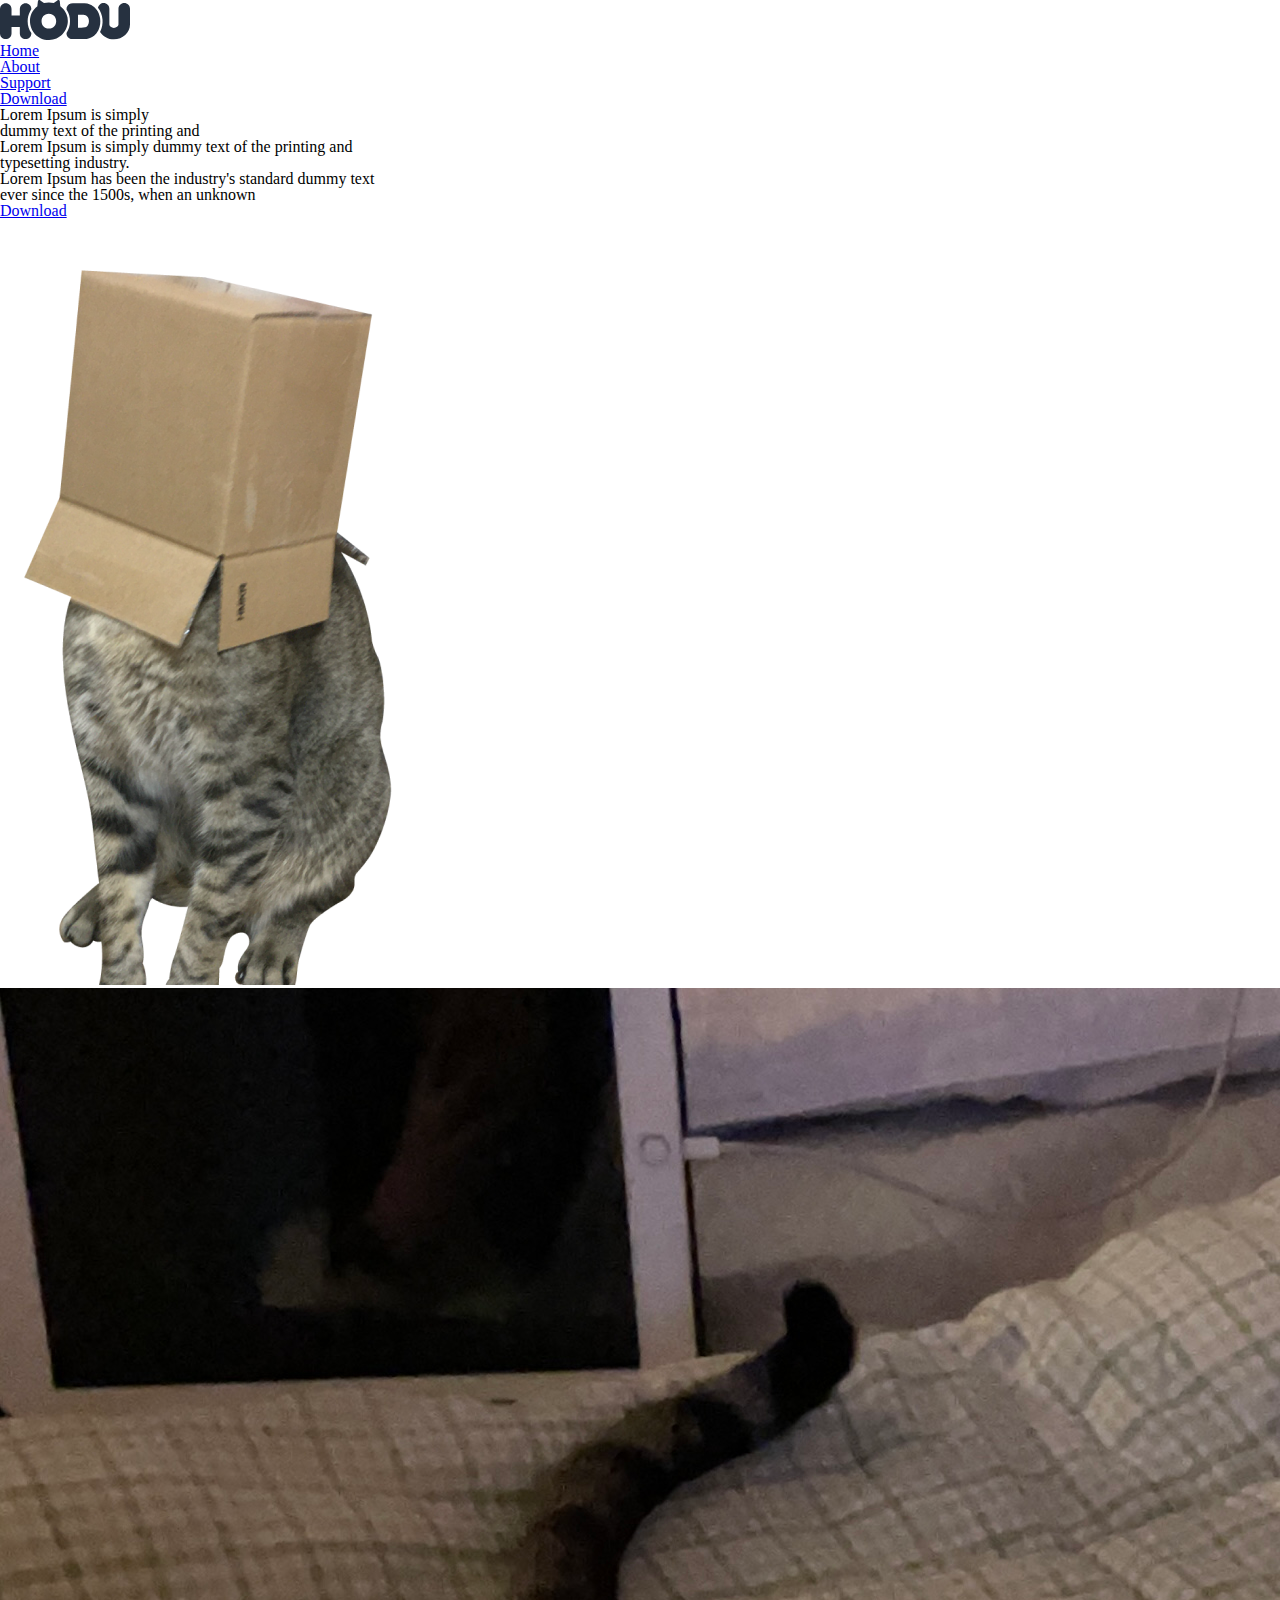
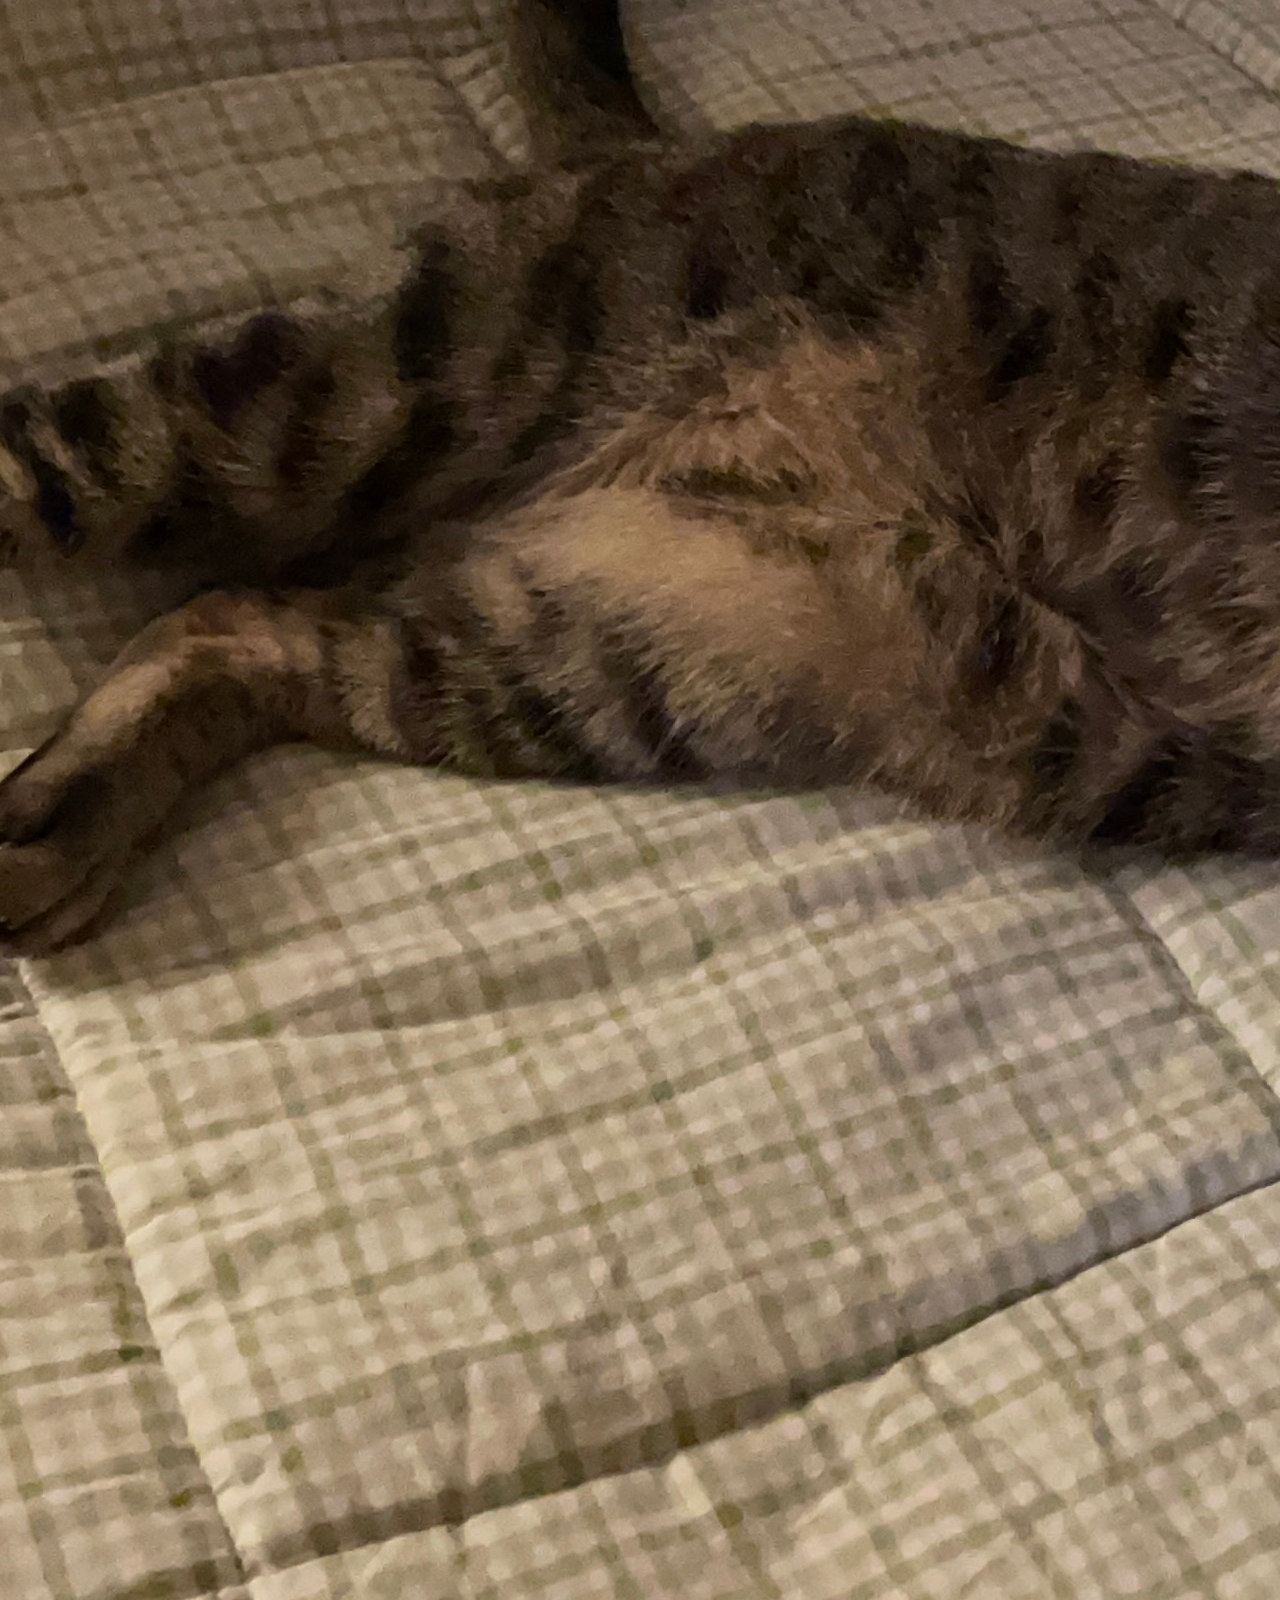
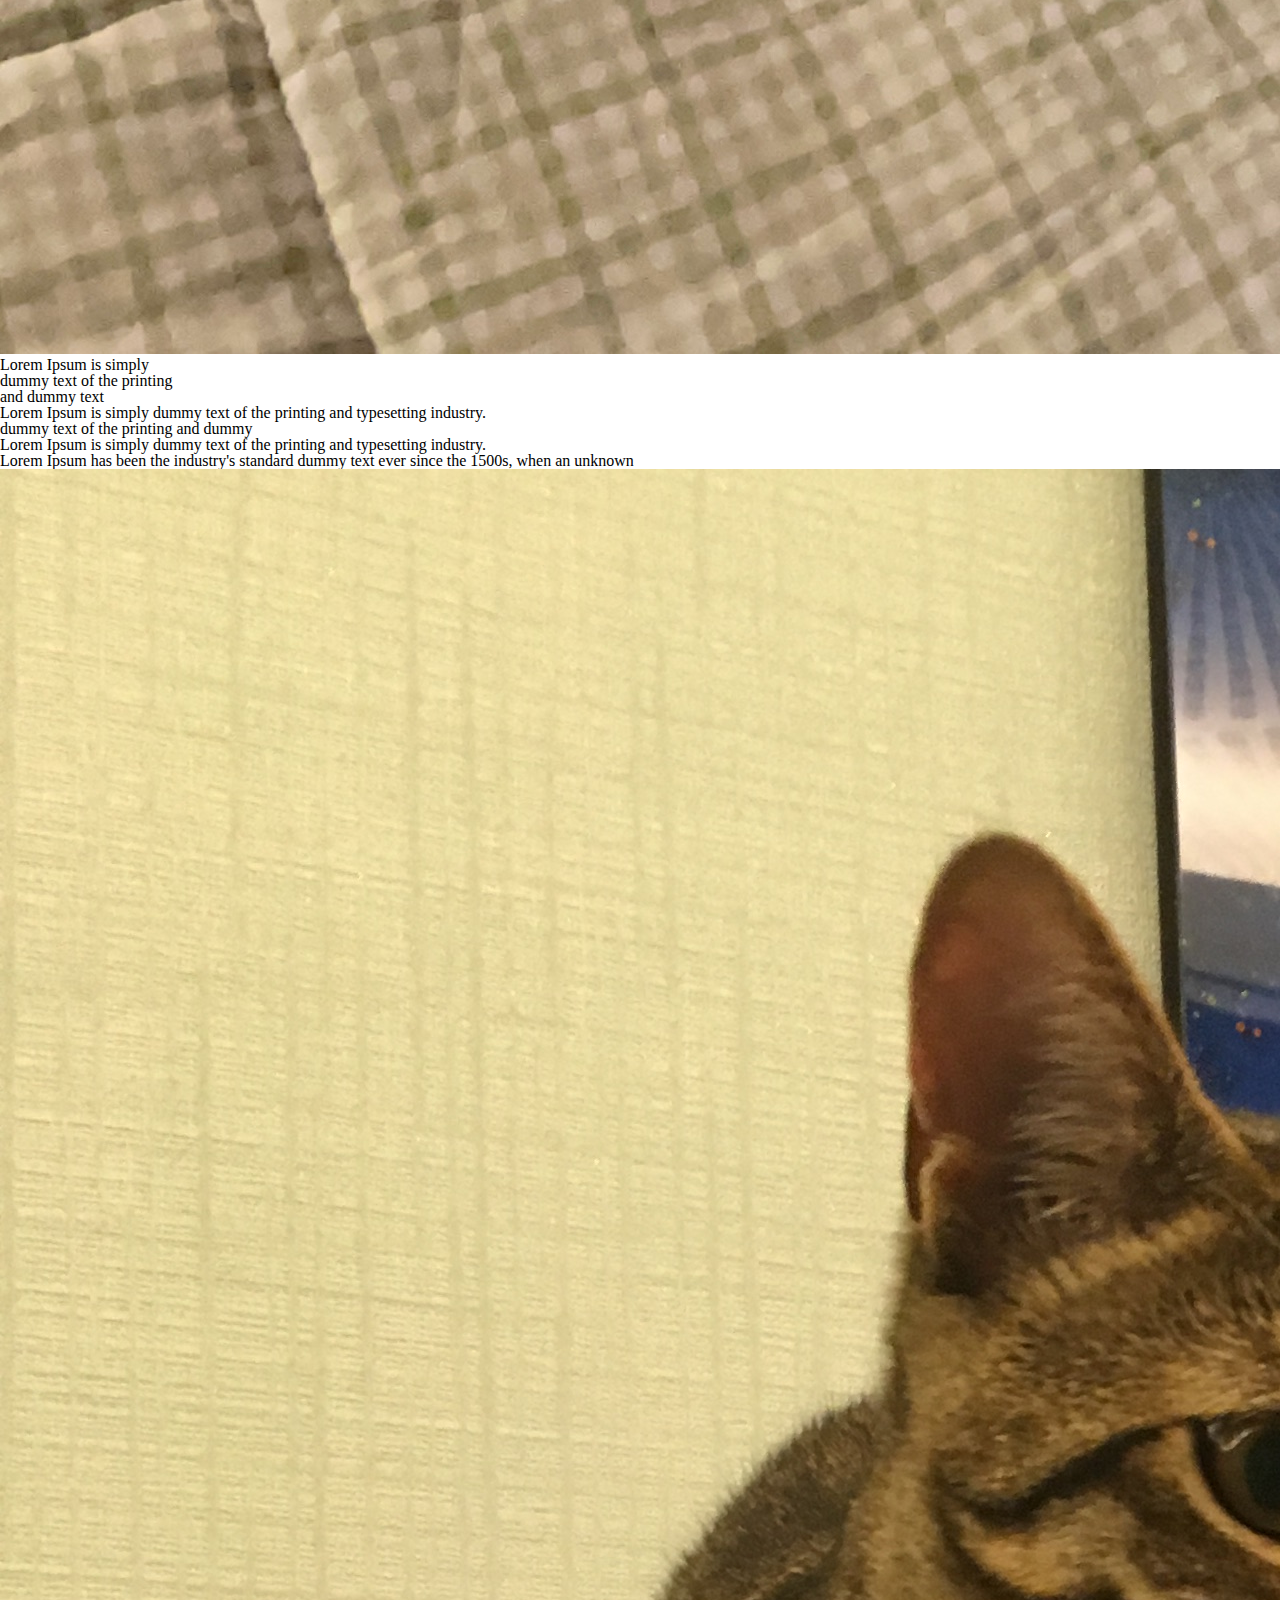
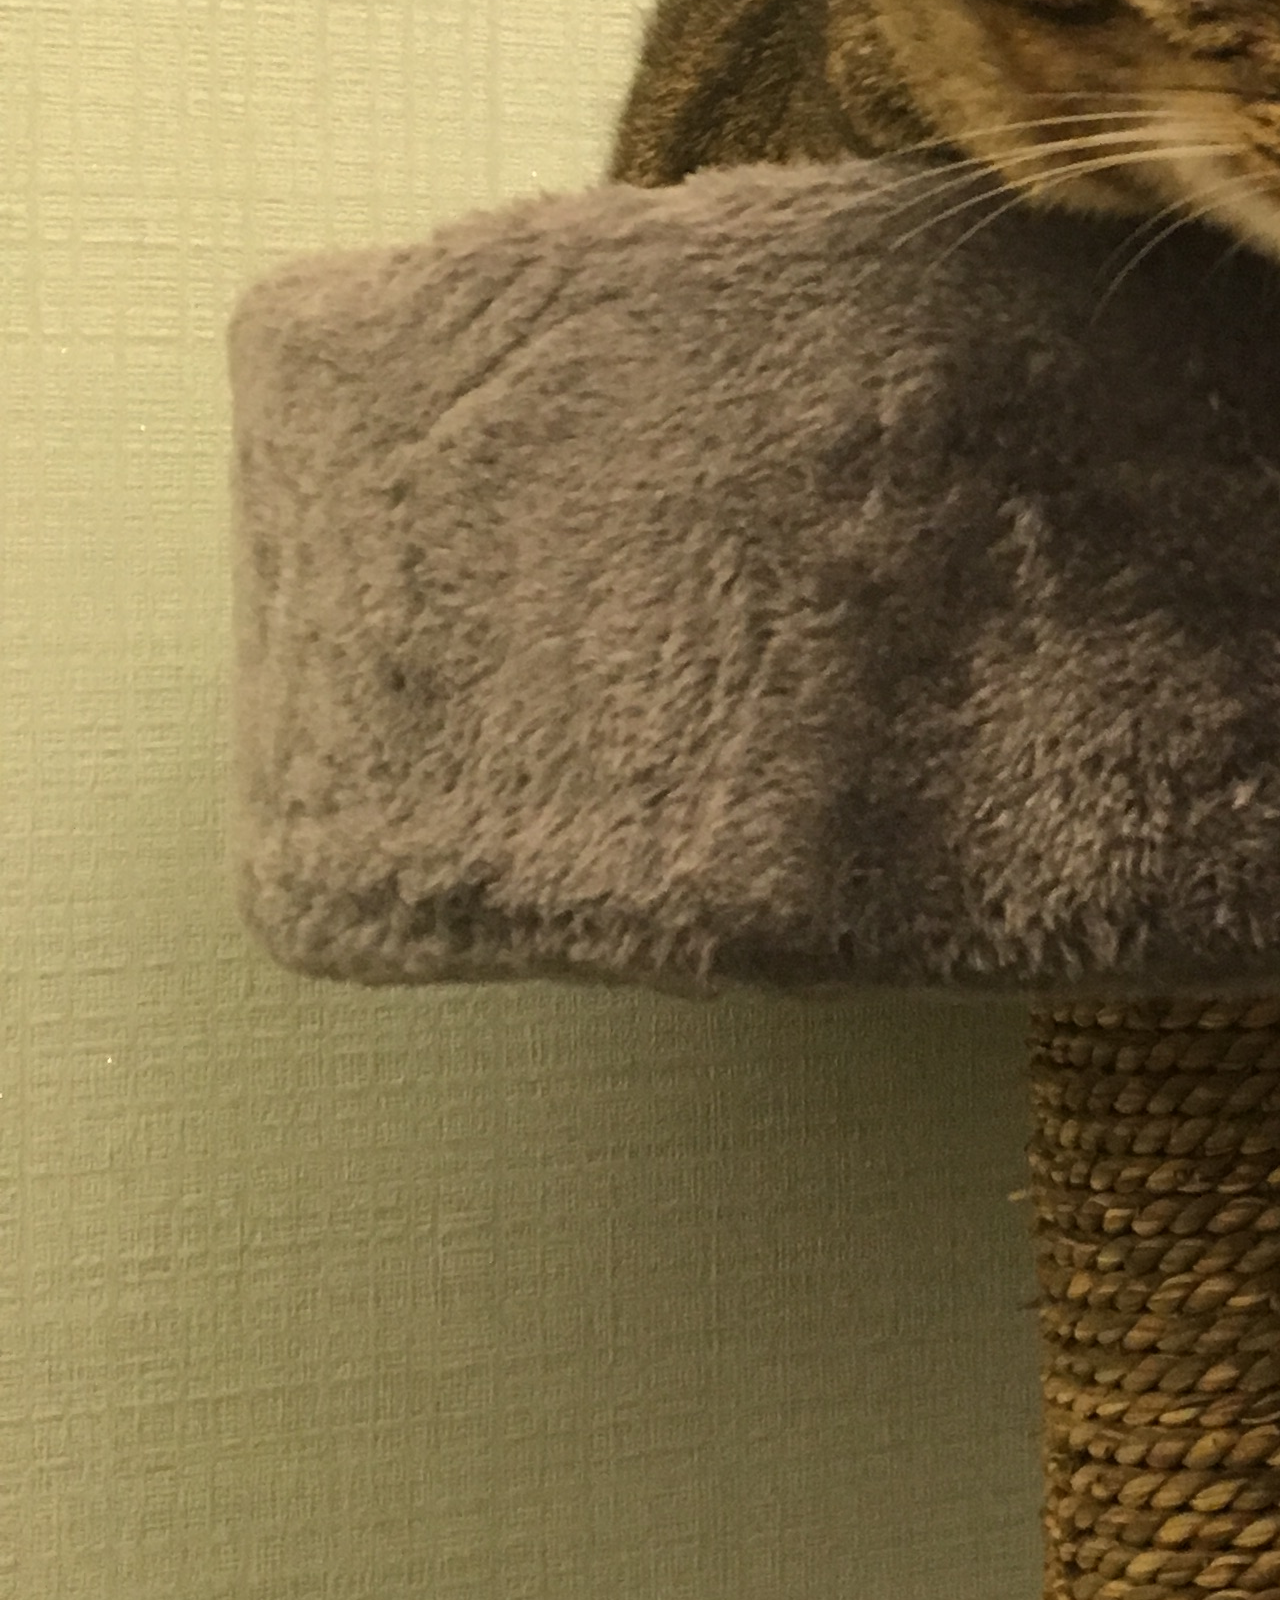
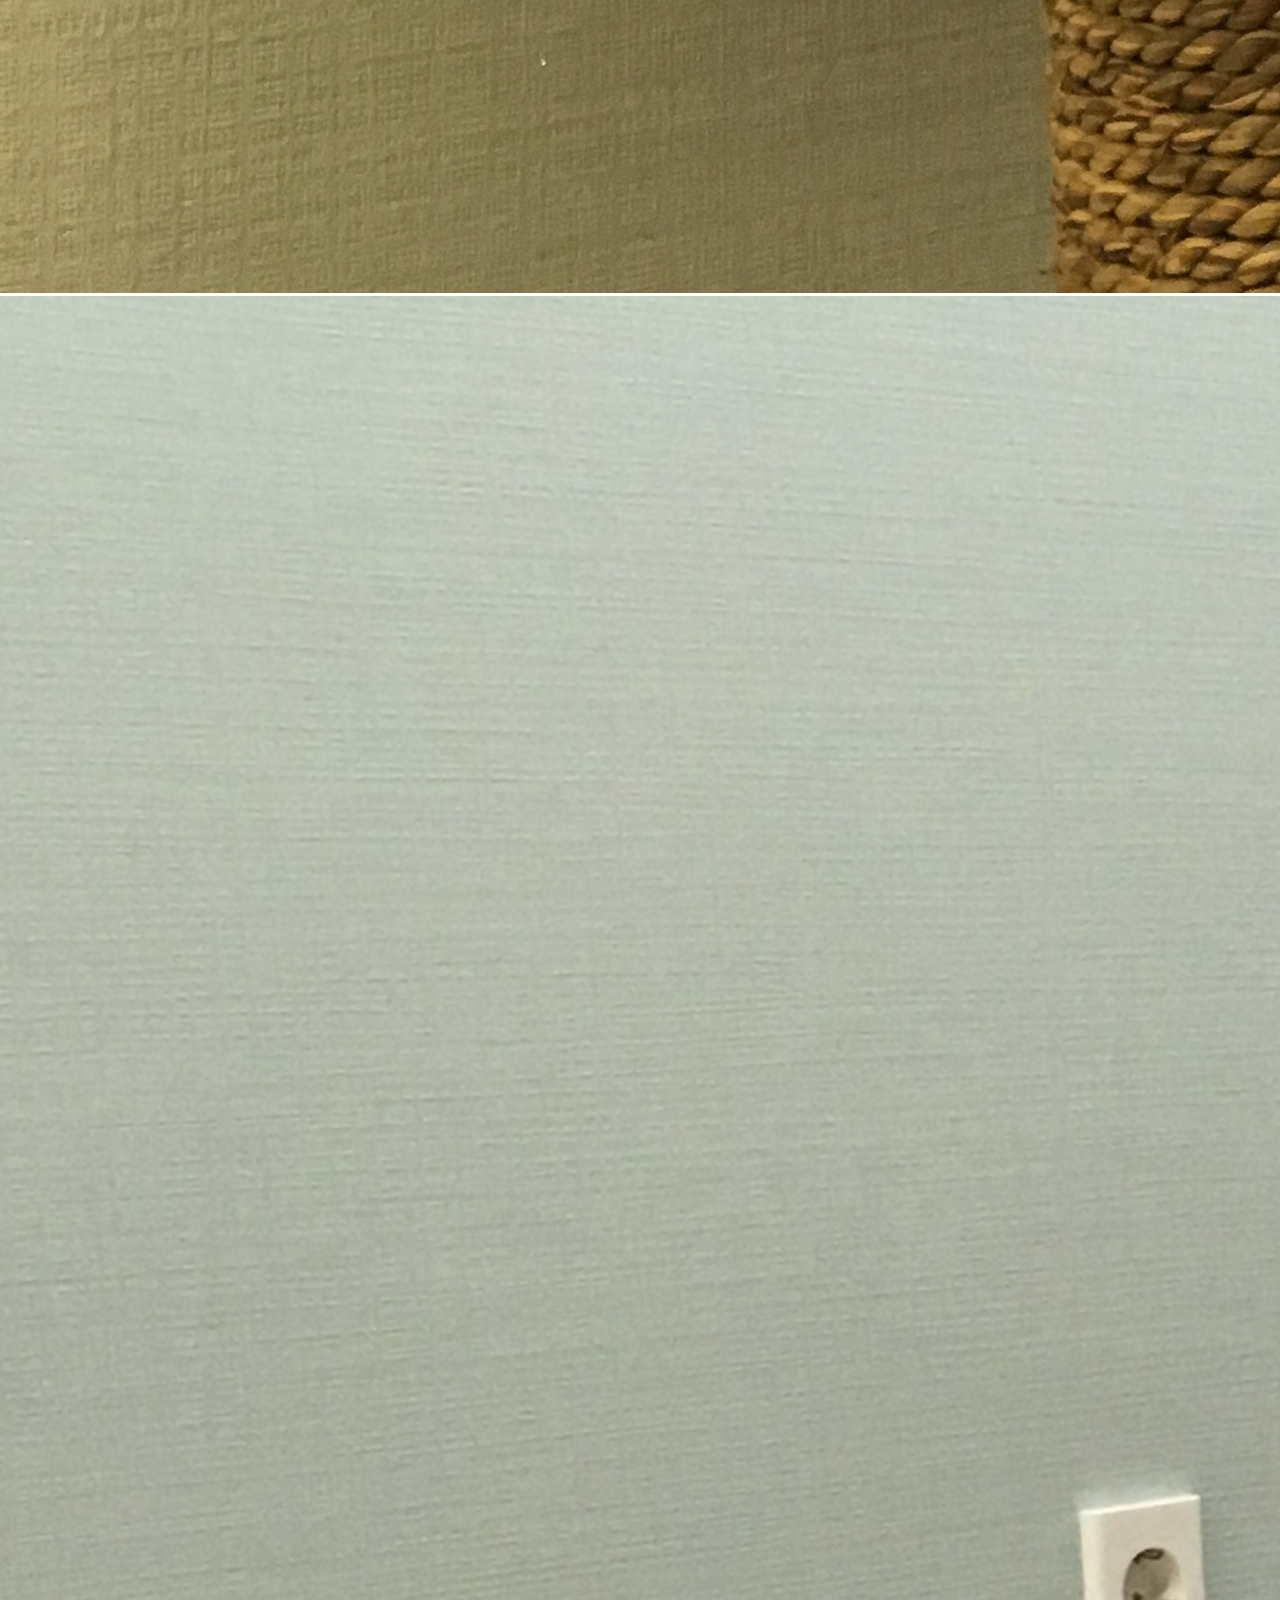
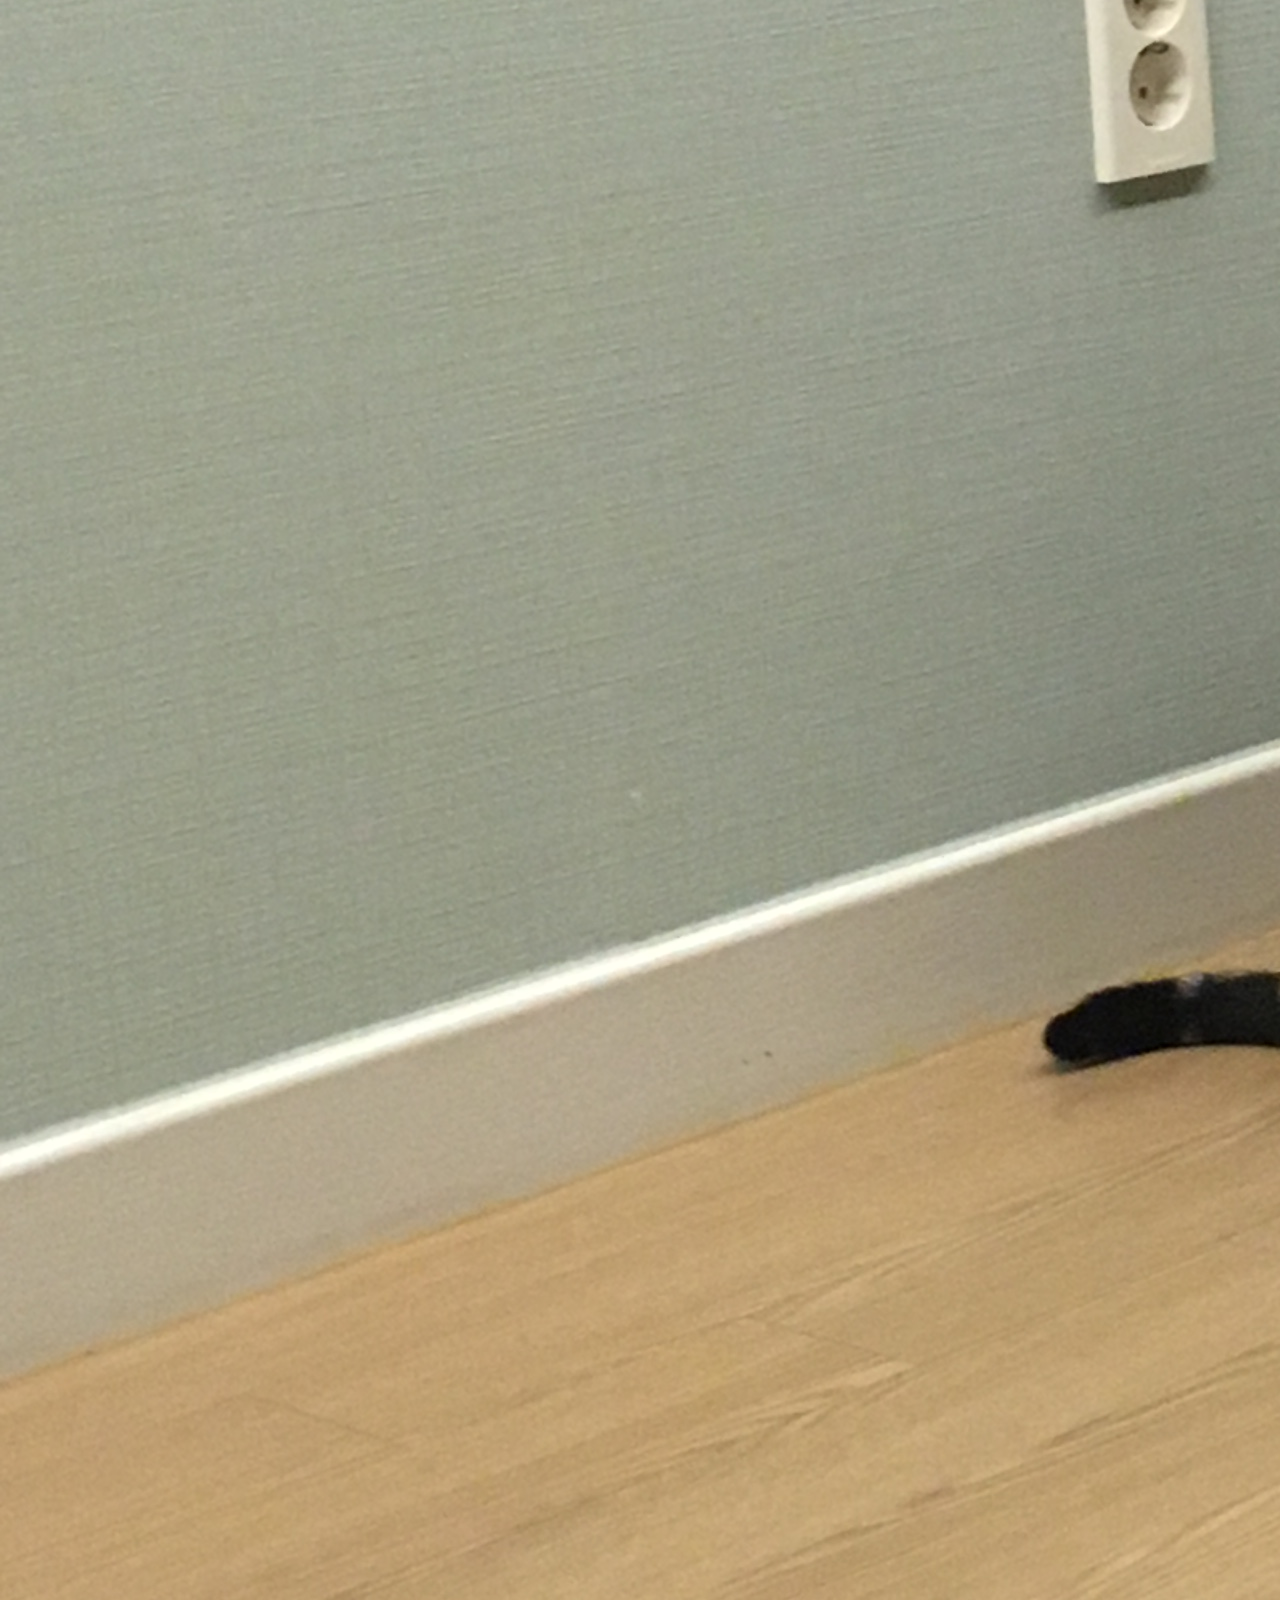
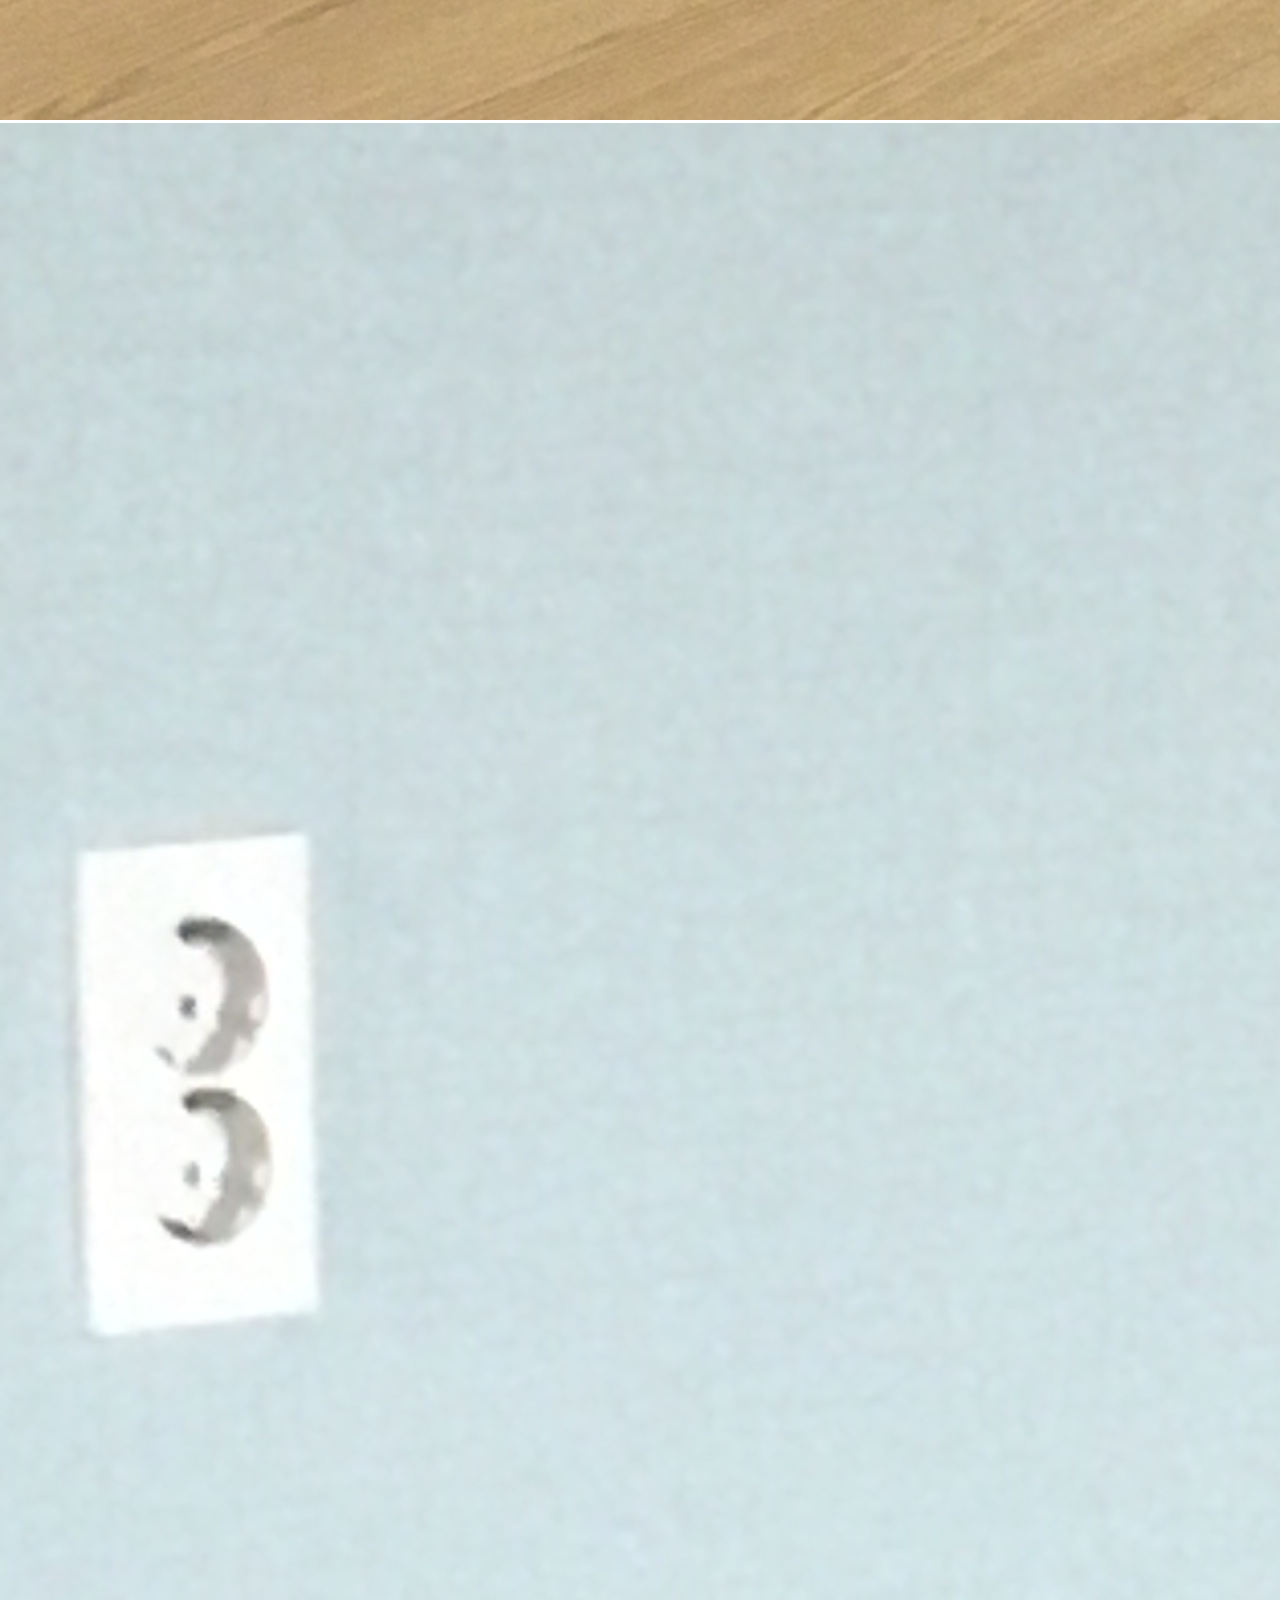
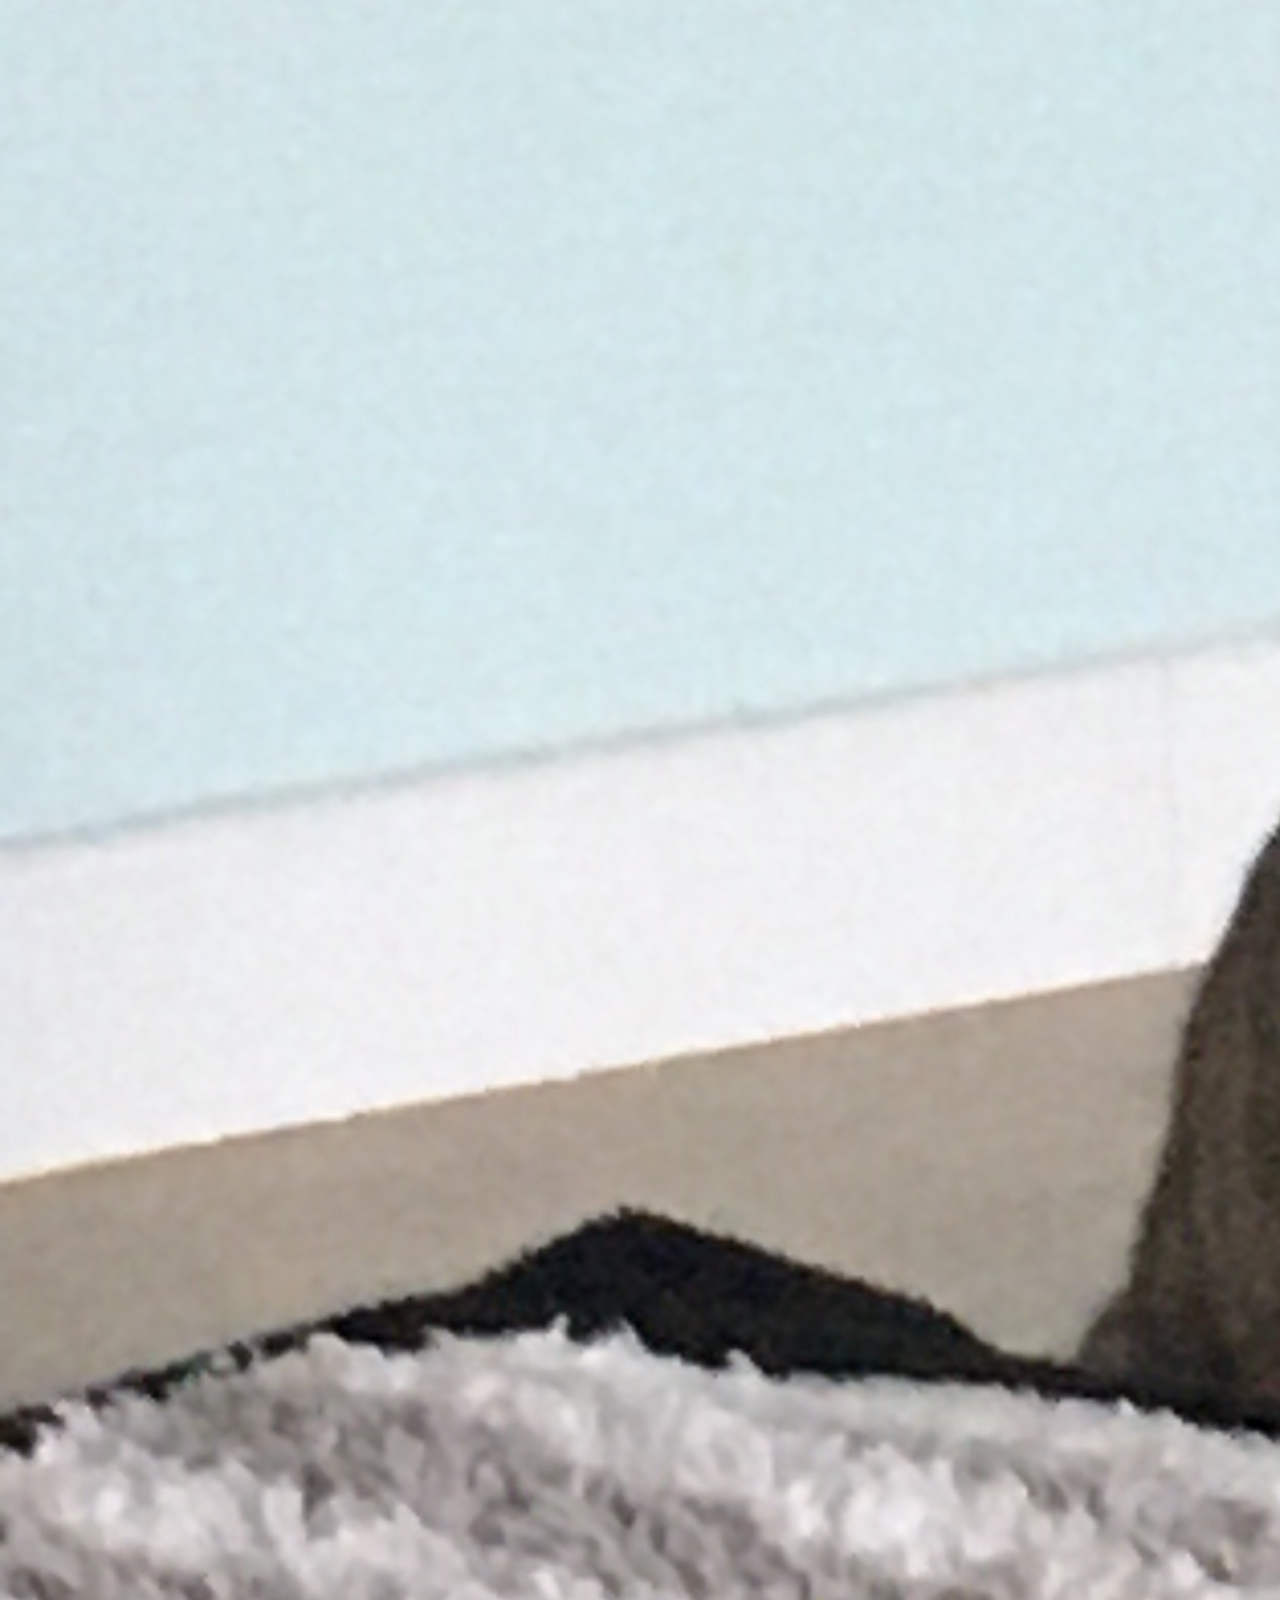
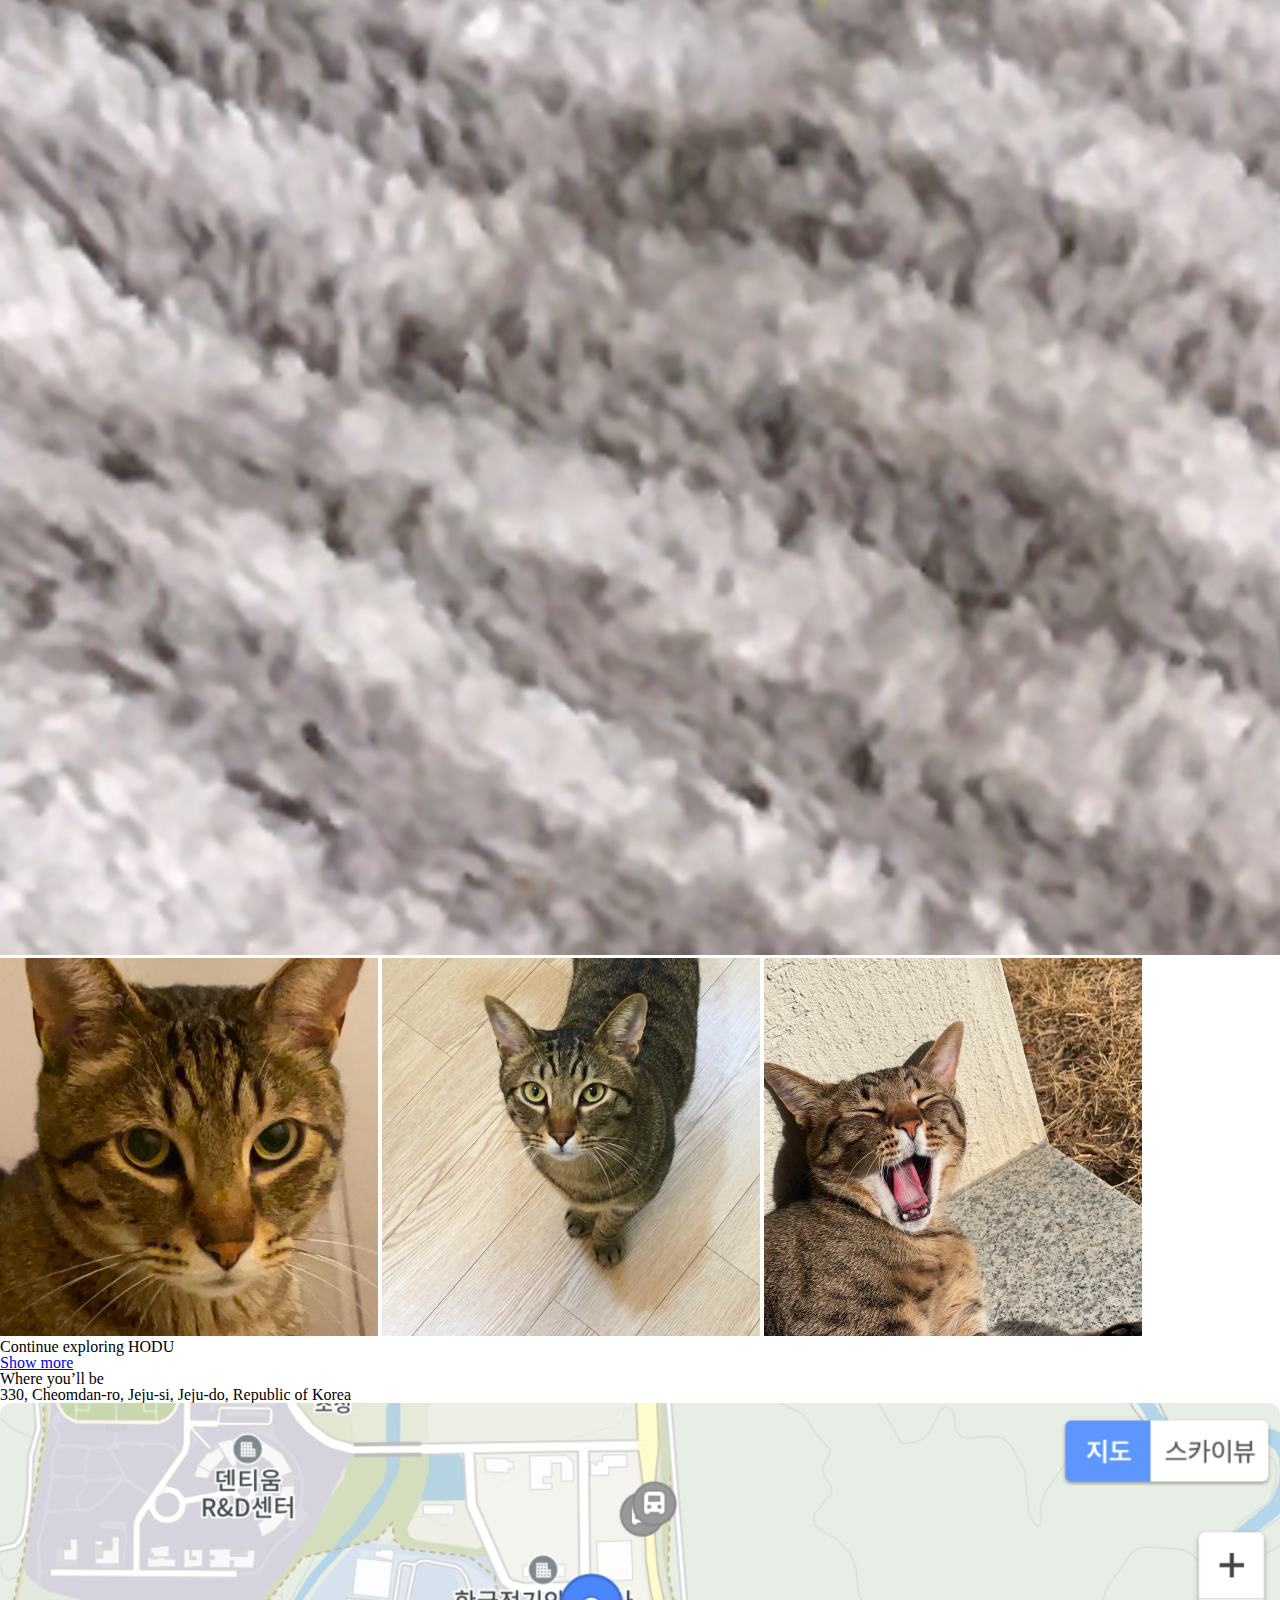
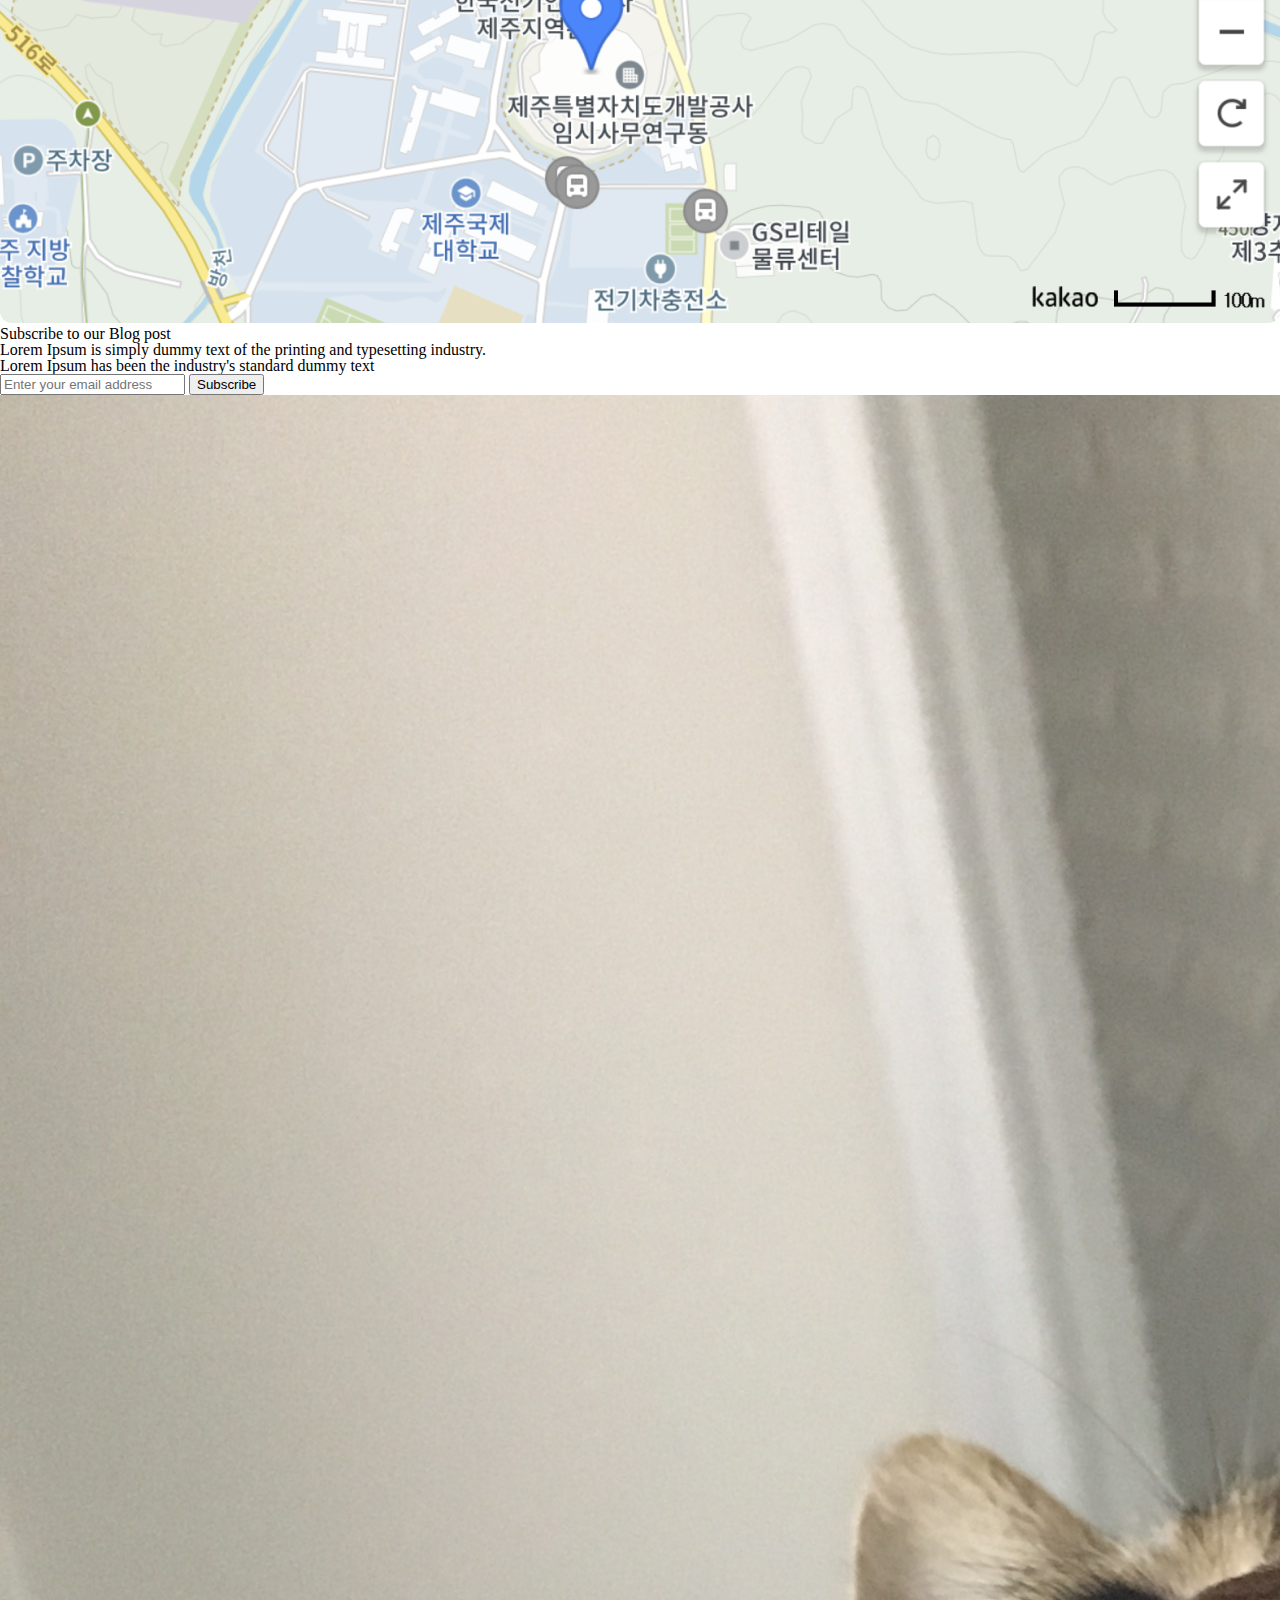
==== index.html @ dc70237d "UPDATE HTML File Name" ====
<!DOCTYPE html>
<html lang="ko">
<head>
    <meta charset="UTF-8">
    <meta name="viewport" content="width=device-width, initial-scale=1.0">
    <title>HODU</title>
    <link rel="stylesheet" href="./reset.css">
    <link rel="stylesheet" href="./style.css">
    <script src="./script.js"></script>
</head>
<body>
        <header id="head-line">
            <div class="head-nav">
                <h1>
                    <img src="images/Logo-fin.svg" alt="HODU Logo" id="navbar-logo">
                </h1>
                <nav>
                    <ul>
                        <li><a href="#">Home</a></li>
                        <li><a href="#">About</a></li>
                        <li><a href="#">Support</a></li>
                        <li><a href="#" class="btn-form">Download</a></li>
                    </ul>
                </nav>
            </div>
        </header>
    <main>
        <section class="boxcat">
            <div class="boxcat-content">
                <h2>Lorem Ipsum is simply<br>
                    dummy text of the printing and</h2>
                <p>Lorem Ipsum is simply dummy text of the printing and<br>
                    typesetting industry. <br>
                    Lorem Ipsum has been the industry's standard dummy text<br>
                    ever since the 1500s, when an unknown
                </p>
                <a href="#" class="btn-form">Download</a>
            </div>
            <div class="boxcat-image">
                <img src="./images/myo.png" alt="Cat with a Box on Head">
            </div>
        </section>
    
        <section class="content">
            <img src="./images/img2.jpg" class="content-image" alt="Cat laying on bed">
            <div class="content-text">
                <h2>Lorem Ipsum is simply<br>
                    dummy text of the printing<br>
                    and dummy text</h2>
                <p>Lorem Ipsum is simply dummy text of the printing and typesetting industry.</p>
            </div>
        </section>
        
        <section class="gallery">
            <h2>dummy text of the printing and dummy</h2>
            <p>Lorem Ipsum is simply <span class="highlight">dummy text</span> of the printing and typesetting industry.<br>
                Lorem Ipsum has been the industry's standard dummy text ever since the 1500s, when an unknown
            </p>
            <div class="gallery-grid">
                <img src="./images/img3.jpg" class="inner-cat" alt="Cat 1">
                <img src="./images/img4.jpg" class="inner-cat" alt="Cat 2">
                <img src="./images/img5.jpg" class="inner-cat" alt="Cat 3">
                <img src="./images/img6.png" class="inner-cat" alt="Cat 4">
                <img src="./images/img7.png" class="inner-cat" alt="Cat 5">
                <img src="./images/img8.png" class="inner-cat" alt="Cat 6">
            </div>
            <div class="gallery-cont">
                <h3>Continue exploring HODU</h3>
                <a href="#" class="show-more-btn">Show more</a>
            </div>
        </section>
    
    
        <section class="map">
            <h2>Where you’ll be</h2>
            <p>330, Cheomdan-ro, Jeju-si, Jeju-do, Republic of Korea</p>
            <div class="map-img">
                <img src="./images/mapimg.png" alt="Map Location">
            </div>
        </section>
        
        

        <article class="subscribe-box">
            <div class="sub-text-box">
                <h2>Subscribe to our Blog post</h2>
                <p>Lorem Ipsum is simply dummy text of the printing and typesetting industry.<br>
                    Lorem Ipsum has been the industry's standard dummy text </p>
            </div>
            <!-- 모달을 여는 버튼 -->

            <form class="subscribe" id="modal">
                <input placeholder="Enter your email address" type="email" class="subscribe-input" id="input-email">
                <button type="submit" class="btn-form">Subscribe</button>
            </form>
        </article>
    </main>
    <footer>
        <div class="footer-bg-img">
            <img src="images/img1.jpg" alt="Footer Image">
        </div>
        <div class="footer-content">
            <img src="images/Logo-fin.svg" alt="Footer Icon">
            <div class="social-icons">
                <a href="#"><img src="./images/icon-blog.png" alt="Blog"></a>
                <a href="#"><img src="./images/icon-insta.png" alt="Instagram"></a>
                <a href="#"><img src="./images/icon-facebook.png" alt="Facebook"></a>
                <a href="#"><img src="./images/icon-youtube.png" alt="YouTube"></a>
            </div>
        </div>
    </footer>
    <a href="#top" class="top"><img src="./images/keyboard_arrow_up.svg"></a>
</body>
</html>

<!DOCTYPE html>
<html lang="ko">
<head>
    <meta charset="UTF-8">
    <meta name="viewport" content="width=device-width, initial-scale=1.0">
    <title>모달 창 예제</title>
    <link rel="stylesheet" href="styles.css">
</head>
<body>
    <!-- 모달을 여는 버튼 -->
    <button id="openModalBtn">모달 열기</button>

    <!-- 모달 -->
    <div id="myModal" class="modal">
        <div class="modal-content">
            <span class="close">&times;</span>
            <p>여기에 모달 창 내용을 입력하세요.</p>
        </div>
    </div>

    <script src="script.js"></script>
</body>
</html>
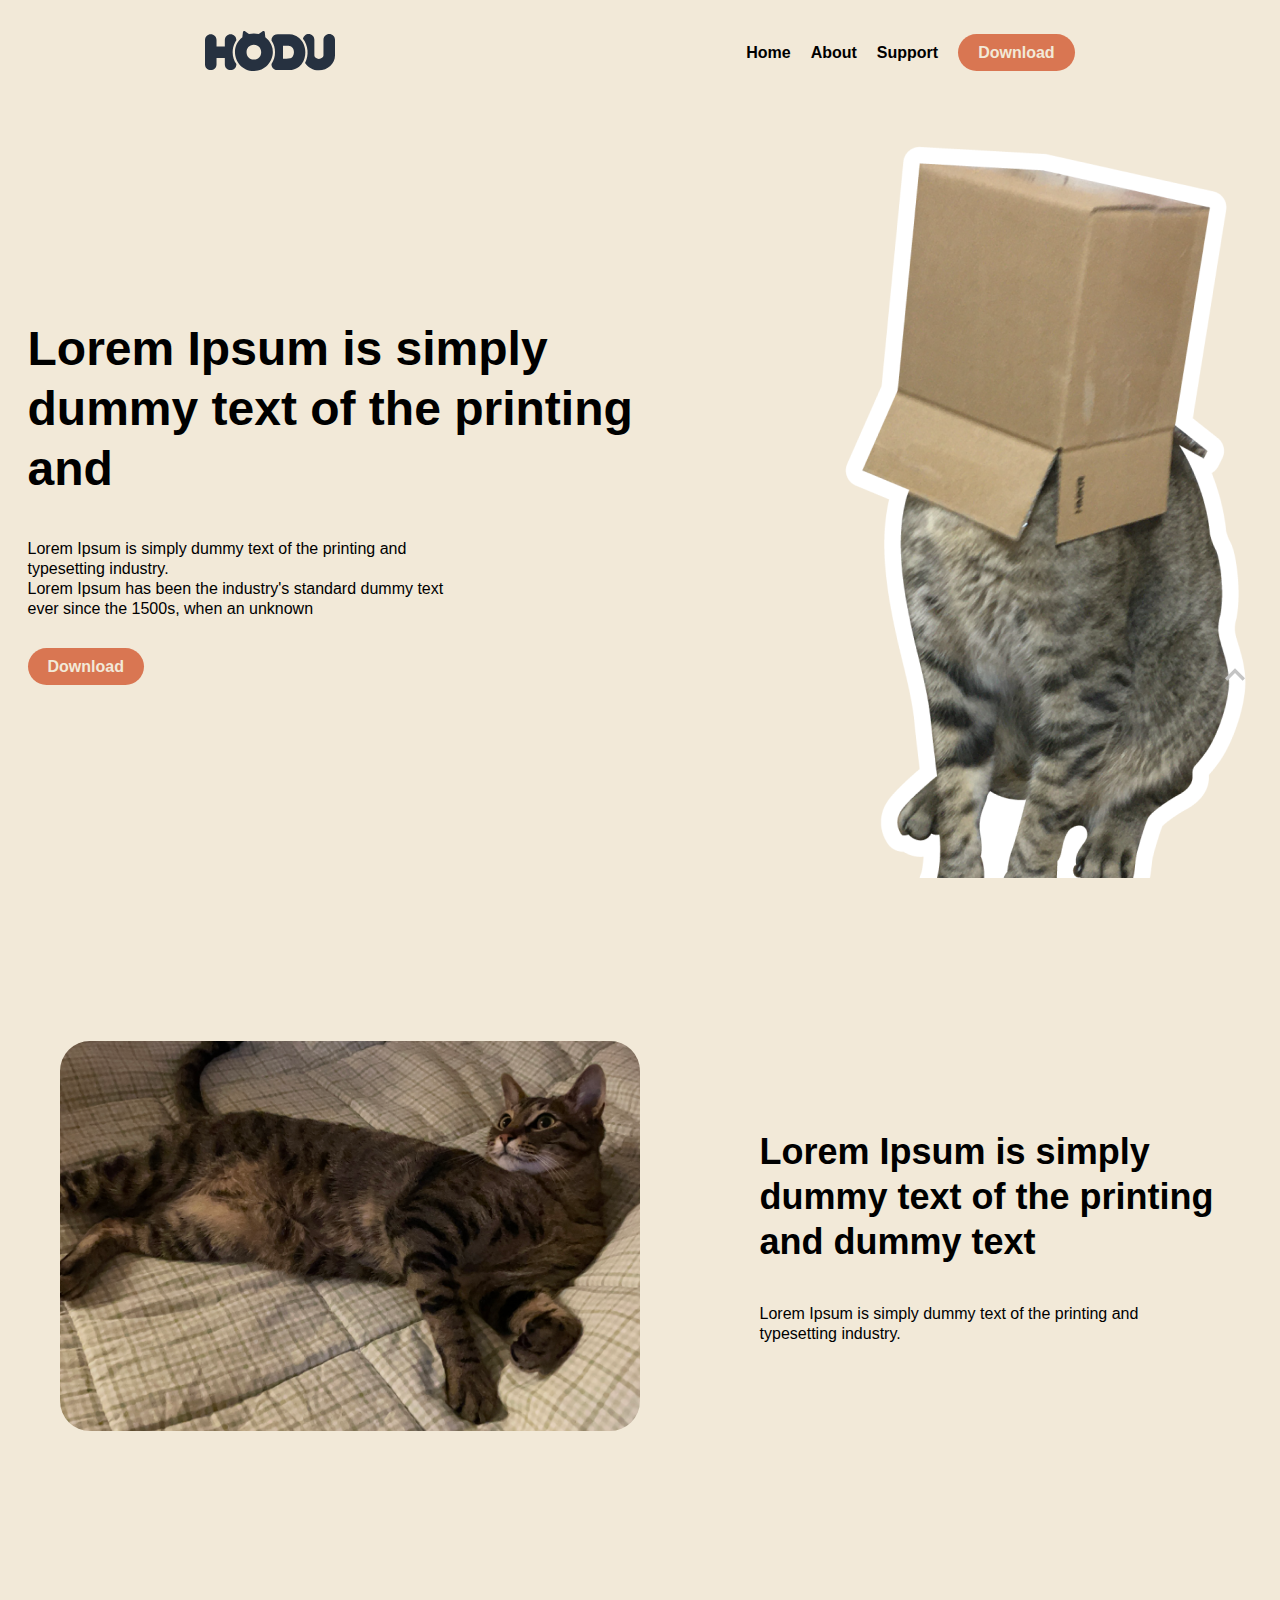
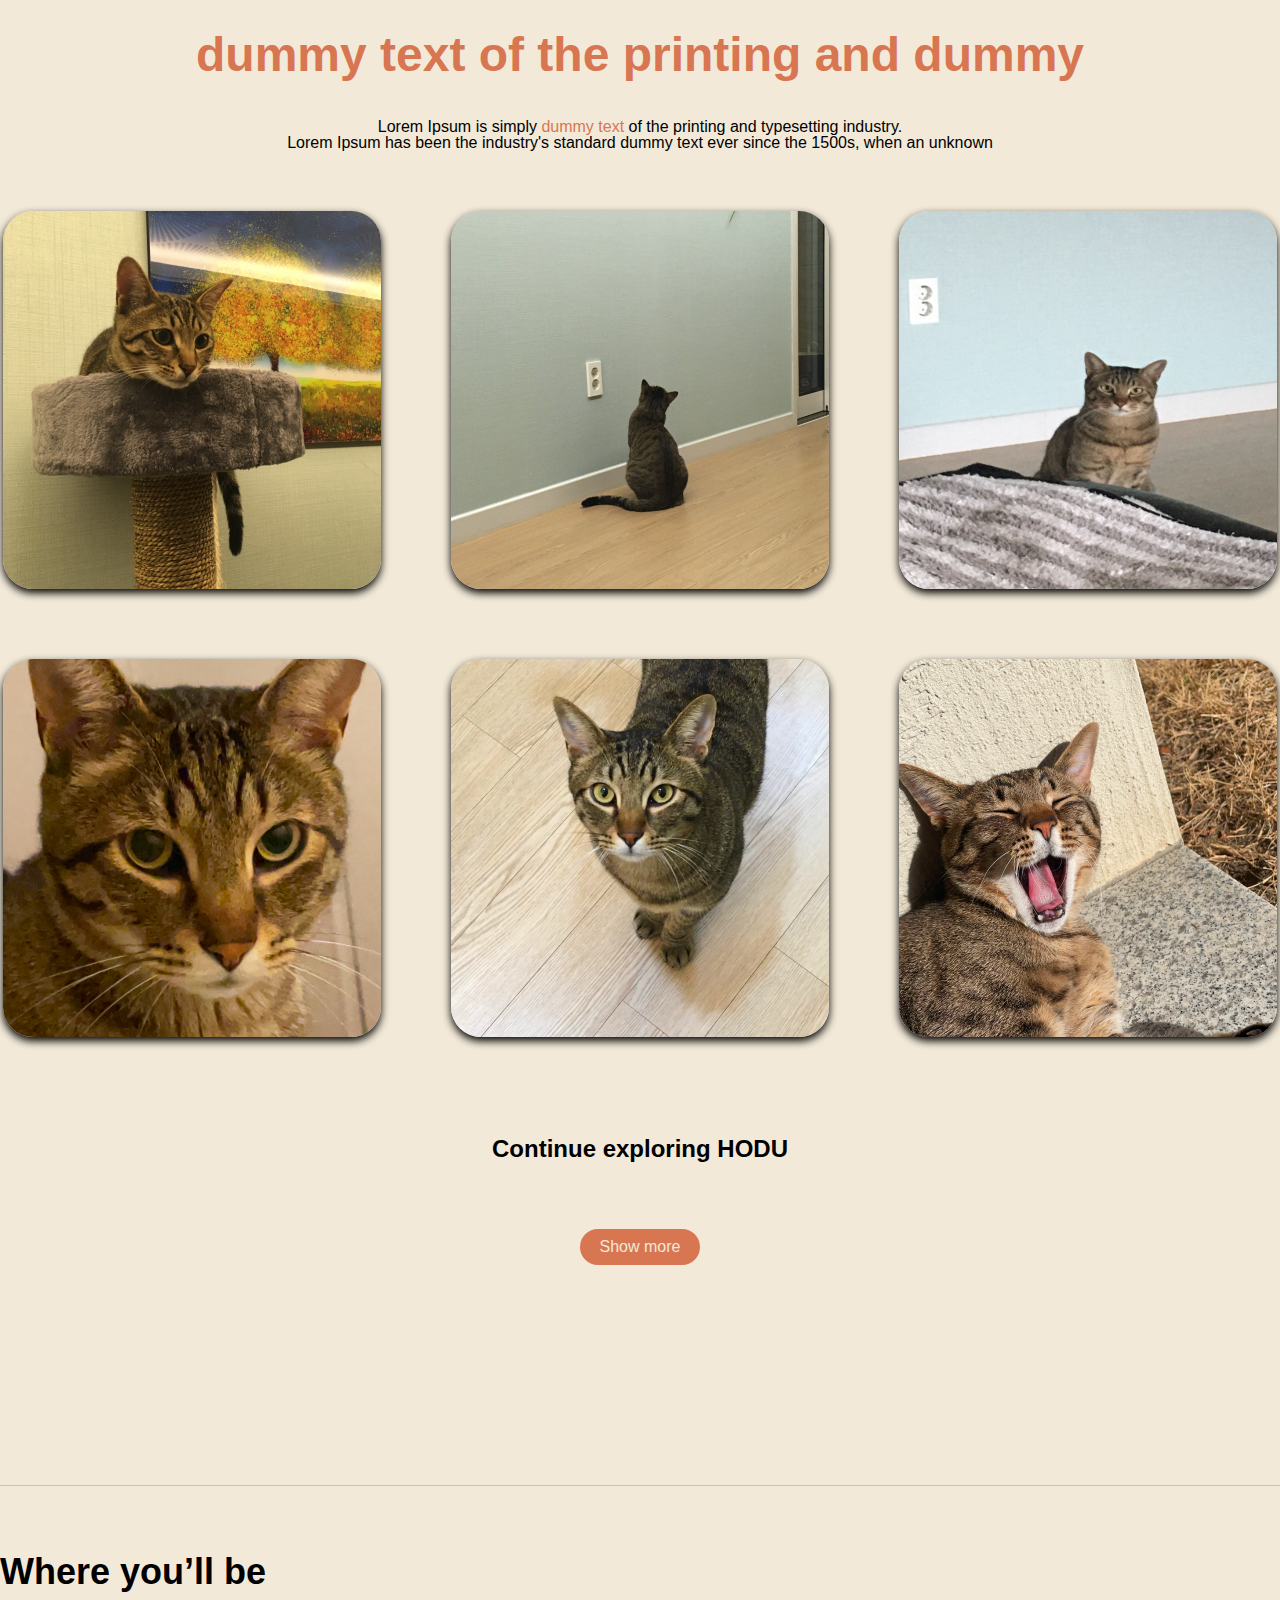
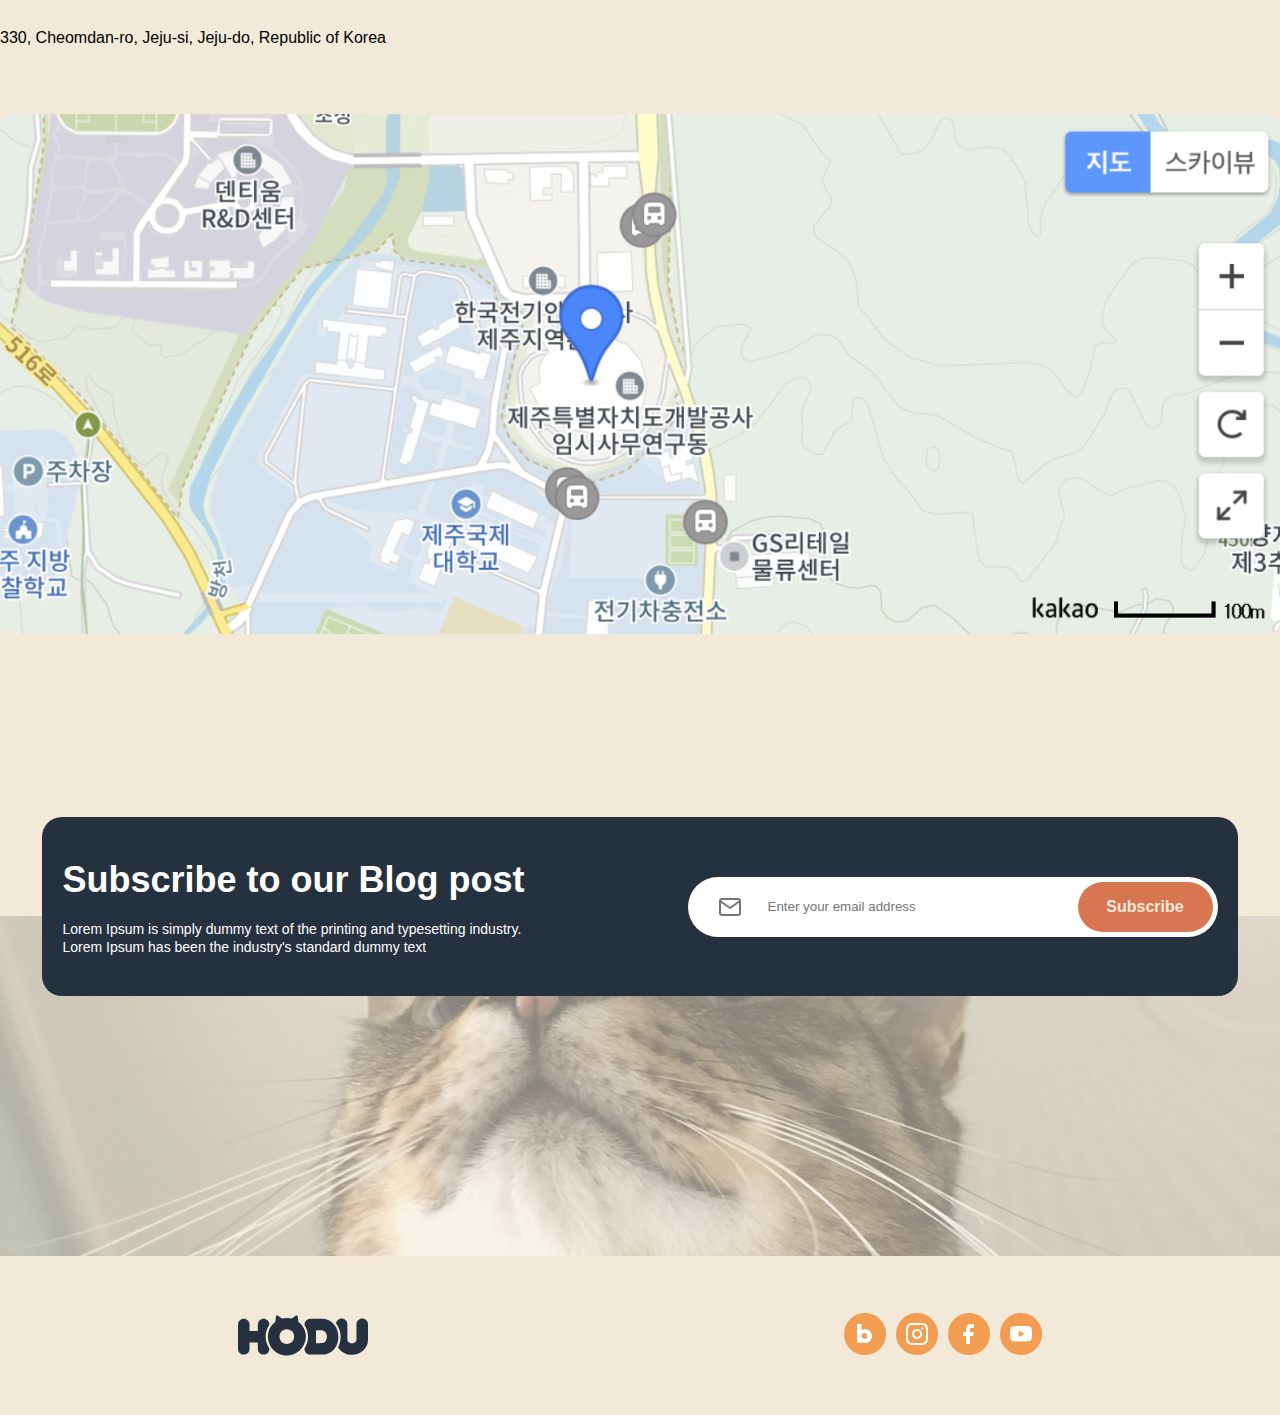
==== commit b80f184b: "UPDATE HTML File Name" ====
--- a/index.html
+++ b/index.html
@@ -28,7 +28,8 @@
         <section class="boxcat">
             <div class="boxcat-content">
                 <h2>Lorem Ipsum is simply<br>
-                    dummy text of the printing and</h2>
+                    dummy text of the printing and
+                </h2>
                 <p>Lorem Ipsum is simply dummy text of the printing and<br>
                     typesetting industry. <br>
                     Lorem Ipsum has been the industry's standard dummy text<br>
@@ -91,7 +92,7 @@
 
             <form class="subscribe" id="modal">
                 <input placeholder="Enter your email address" type="email" class="subscribe-input" id="input-email">
-                <button type="submit" class="btn-form">Subscribe</button>
+                <button type="submit" onclick="validateEmail()" class="btn-form">Subscribe</button>
             </form>
         </article>
     </main>
@@ -100,7 +101,7 @@
             <img src="images/img1.jpg" alt="Footer Image">
         </div>
         <div class="footer-content">
-            <img src="images/Logo-fin.svg" alt="Footer Icon">
+            <img src="images/Logo-fin.svg" alt="Footer Logo">
             <div class="social-icons">
                 <a href="#"><img src="./images/icon-blog.png" alt="Blog"></a>
                 <a href="#"><img src="./images/icon-insta.png" alt="Instagram"></a>
@@ -112,27 +113,3 @@
     <a href="#top" class="top"><img src="./images/keyboard_arrow_up.svg"></a>
 </body>
 </html>
-
-<!DOCTYPE html>
-<html lang="ko">
-<head>
-    <meta charset="UTF-8">
-    <meta name="viewport" content="width=device-width, initial-scale=1.0">
-    <title>모달 창 예제</title>
-    <link rel="stylesheet" href="styles.css">
-</head>
-<body>
-    <!-- 모달을 여는 버튼 -->
-    <button id="openModalBtn">모달 열기</button>
-
-    <!-- 모달 -->
-    <div id="myModal" class="modal">
-        <div class="modal-content">
-            <span class="close">&times;</span>
-            <p>여기에 모달 창 내용을 입력하세요.</p>
-        </div>
-    </div>
-
-    <script src="script.js"></script>
-</body>
-</html>--- a/style.css
+++ b/style.css
@@ -0,0 +1,340 @@
+html {
+    scroll-behavior: smooth;
+}
+
+body {
+    padding: 0;
+    margin: 0;
+    font-family: 'Roboto', sans-serif;
+    background-color:#F2E9D8;
+    color: #000000;
+}
+
+header {
+    display: flex;
+    max-height: 102px;
+    flex-direction: column;
+    background-color: #F2E9D8;
+}
+
+.head-nav {
+    display: flex;
+    align-items: center;
+    justify-content: space-around;
+    margin-top: 31px;
+    margin-bottom: 31px;
+}
+
+header nav ul {
+    display: flex;
+    align-items: center;
+    gap: 20px;
+}
+
+header div nav ul li a {
+    text-decoration: none;
+    color: #000;
+    font-weight: bold;
+}
+
+main {
+    display: flex;
+    flex-direction: column;
+    align-items: center;
+    gap: 100px;
+}
+
+#head-line {
+    transition: top 0.3s;
+    position: fixed;
+    width: 100%;
+    top: 0;
+	z-index: 100;
+    background-color:#F2E9D8;
+}
+
+.btn-form {
+    background-color: #D97652;
+    color: #F2E9D8;
+    padding: 10px 20px;
+    font-weight: 700;
+    border-radius: 40px;
+    text-decoration: none;
+    cursor: pointer;
+}
+
+.boxcat {
+    display: flex;
+    justify-content: center;
+    align-items: center;
+    background-color:#F2E9D8;
+    flex-direction: row;
+    max-height: 800px;
+    margin-top: 112px;
+    gap: 170px;
+}
+
+.boxcat-content {
+    max-width: 50%;
+}
+
+.boxcat-content h2 {
+    font-size: 48px;
+    margin-bottom: 40px;
+    font-weight: 700;
+    line-height: 60px;
+}
+
+.boxcat-content p {
+    font-size: 16px;
+    margin-bottom: 40px;
+    line-height: 20px;
+}
+
+.content {
+    display: flex;
+    align-items: center;
+    justify-content: center;
+    flex-direction: row;
+    padding: 60px;
+    background-color:#F2E9D8;
+    gap: 120px;
+}
+
+.content-image {
+    width: 660px;
+    height: 390px;
+    object-fit: cover;
+    border-radius: 30px;
+}
+
+.content-text {
+    display: flex;
+    flex-direction: column;
+    gap: 40px;
+}
+
+.content-text h2 {
+    font-size: 36px;
+    font-weight: 700;
+    line-height: 45px;
+}
+
+.content-text p {
+    font-size: 16px;
+    line-height: 20px;
+}
+
+.gallery {
+    display: flex;
+    text-align: center;
+    justify-content: center;
+    flex-direction: column;
+    padding: 40px 20px;
+    background-color:#F2E9D8;
+    
+}
+
+.gallery h2 {
+    color: #D97652;
+    font-size: 48px;
+    font-weight: 700;
+    margin-bottom: 40px;
+}
+
+.gallery h3 {
+    color: #000;
+    font-size: 24px;
+    font-weight: 700;
+}
+
+.gallery p {
+    color: #000;
+    font-size: 16px;
+    margin-bottom: 60px;
+}
+
+.gallery .highlight {
+    color: #D97652;
+}
+
+.gallery-grid {
+    display: grid;
+    grid-template-columns: repeat(3, 1fr);
+    box-sizing: border-box;
+    max-width: 1280px;
+    gap: 70px;
+}
+
+.gallery-cont {
+    display: flex;
+    align-items: center;
+    flex-direction: column;
+    text-align: center;
+    justify-content: center;
+    margin-top: 100px;
+    gap: 28px;
+}
+
+.inner-cat {
+    box-sizing: border-box;
+    box-shadow: 0 4px 8px #000;
+    width: 378px;
+    height: 378px;
+    border-radius: 30px;
+}
+
+.show-more-btn {
+    display: inline-block;
+    margin-top: 40px;
+    padding: 10px 20px;
+    background-color: #D97652;
+    color:#F2E9D8;
+    border-radius: 40px;
+    text-decoration: none;
+    cursor: pointer;
+}
+
+.map {
+    display: flex;
+    justify-content: center;
+    flex-direction: column;
+    align-items: flex-start;
+    margin-top: 80px;
+    padding-top: 68px;
+    border-top: 1px solid rgb(196, 196, 196);
+    background-color:#F2E9D8;
+    gap: 20px;
+    margin-bottom: 80px;
+}
+.map h2 {
+    font-size: 36px;
+    margin-bottom: 10px;
+    font-weight: 700;
+    margin-bottom: 20px;
+}
+.map p {
+    margin-bottom: 48px;
+    font-style: normal;
+}
+
+.subscribe-box {
+    display: flex;
+    justify-content: center;
+    align-items: center;
+    flex-direction: row;
+    max-width: 1280px;
+    padding: 40px 20px;
+    border-radius: 20px;
+    background-color: #263140;    
+    color: #fff;
+    gap: 163px;
+    z-index: 100;
+}
+
+.subscribe-box h2 {
+    font-size: 36px;
+    line-height: 45px;
+    margin-bottom: 18px;
+    font-weight: 700;
+}
+
+.subscribe-box p {
+    font-size: 14px;
+    line-height: 18px;
+    
+}
+
+.subscribe {
+    position: relative;
+    width: 530px;
+}
+
+.subscribe::before {
+    content: '';
+    position: absolute;
+    top: 50%;
+    transform: translateY(-50%);
+    left: 30px;
+    width: 24px;
+    height: 24px;
+    background: url(./images/mail.svg);
+    z-index: 1;
+}
+
+.subscribe input {
+    position: relative;
+    width: 100%;
+    padding: 10px;
+    border-radius: 60px;
+    border: none;
+    box-sizing: border-box;
+    height: 60px;
+}
+
+.subscribe input::placeholder {
+    padding-left: 70px;
+}
+
+.subscribe .btn-form {
+    position: absolute;
+    top: 50%;
+    right: 5px;
+    transform: translateY(-50%);
+    width: 135px;
+    height: 50px;
+    border: none;
+    font-size: 16px;
+    line-height: 20px;
+    cursor: pointer;
+}
+
+.footer-bg-img {
+    width: 100%;
+    height: 340px;
+    margin-top: -80px;
+}
+.footer-bg-img img {
+    width: 100%;
+    height: 100%;
+    object-fit: cover;
+    object-position: center;
+    opacity: 0.5;
+}
+
+.footer-content {
+    display: flex;
+    justify-content: space-around;
+    background-color: #F2E9D8;
+    margin-top: 57px;
+    margin-bottom: 57px;
+}
+
+.social-icons {
+    display: flex;
+    justify-content: center;
+    gap: 10px;
+}
+
+.social-icons img {
+    width: 42px;
+    height: 42px;
+}
+
+.top {
+    display: flex;
+    justify-content: center;
+    align-items: center;
+    position: fixed;
+    bottom: 200px;
+    right: 20px;
+    width: 50px;
+    height: 50px;
+    border-radius: 50%;
+    cursor: pointer;
+    z-index: 100;
+}
+
+.top:hover {
+    background-color: #000;
+}
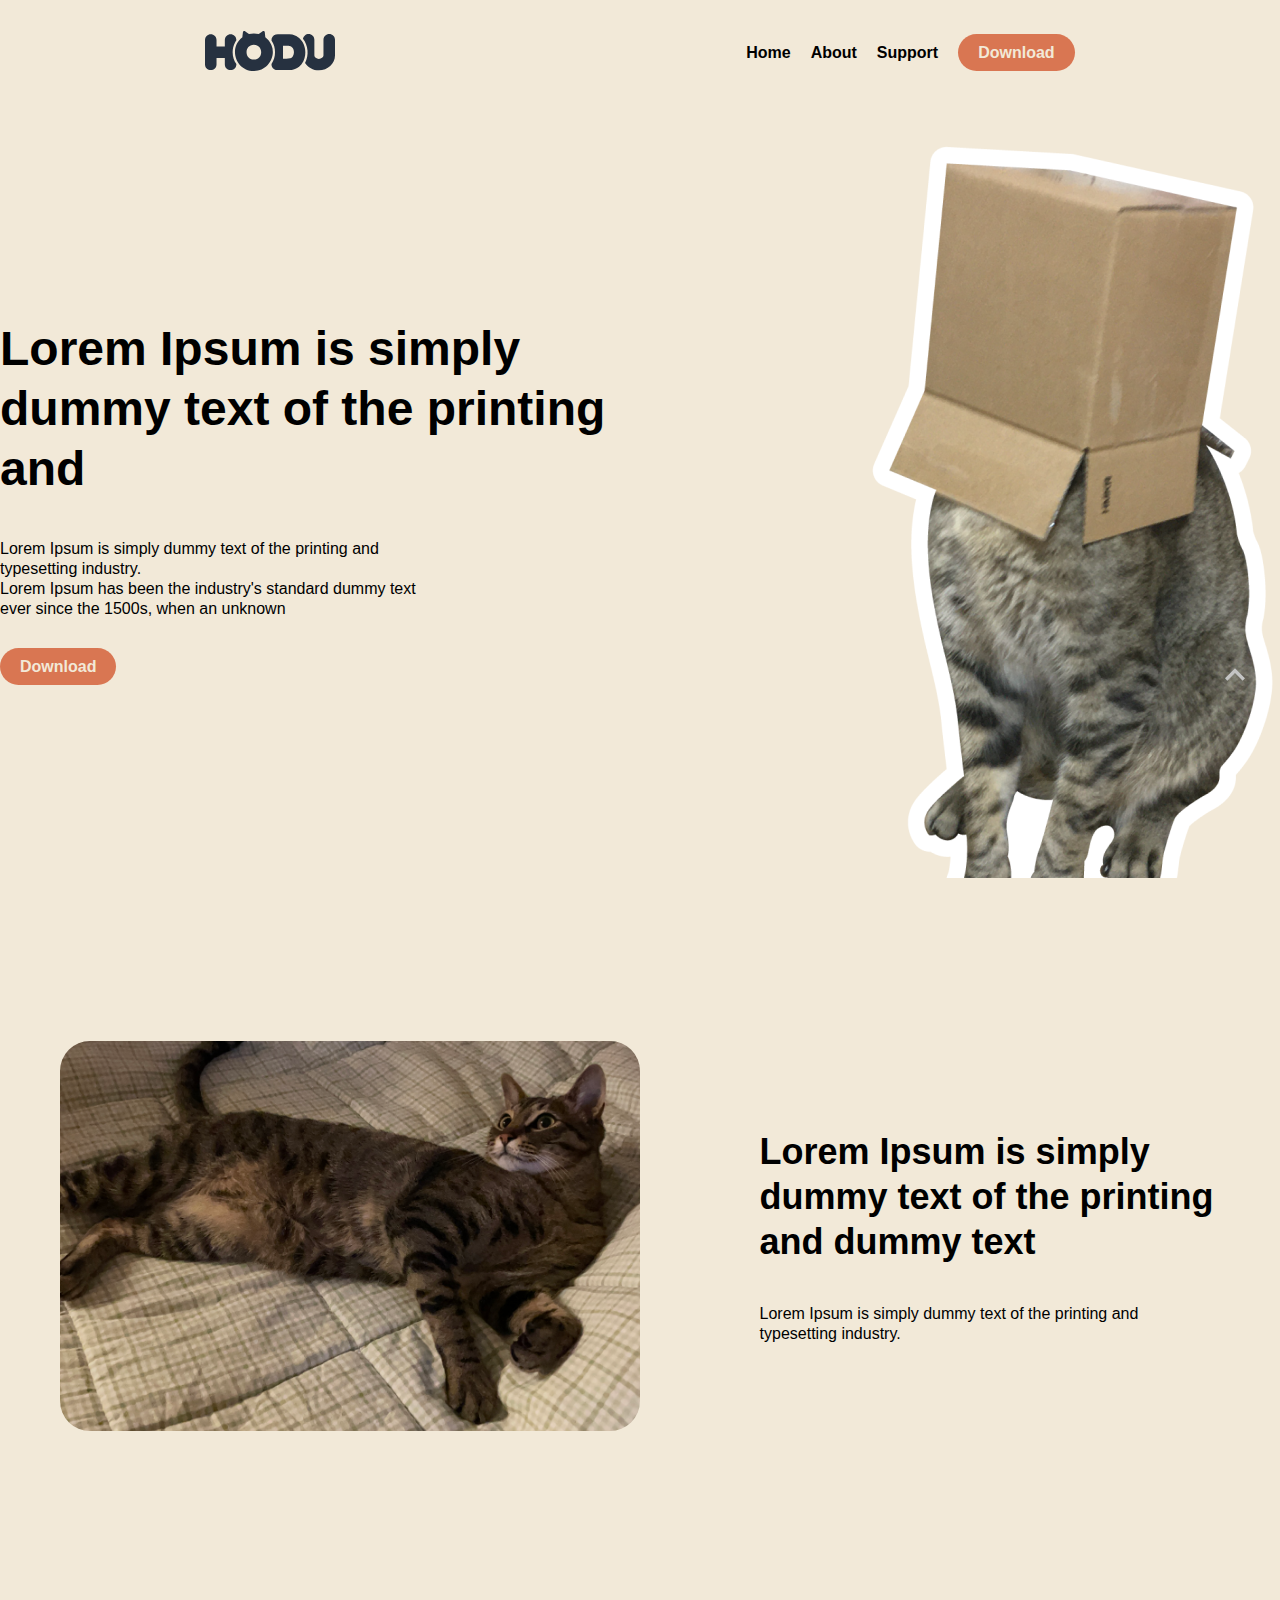
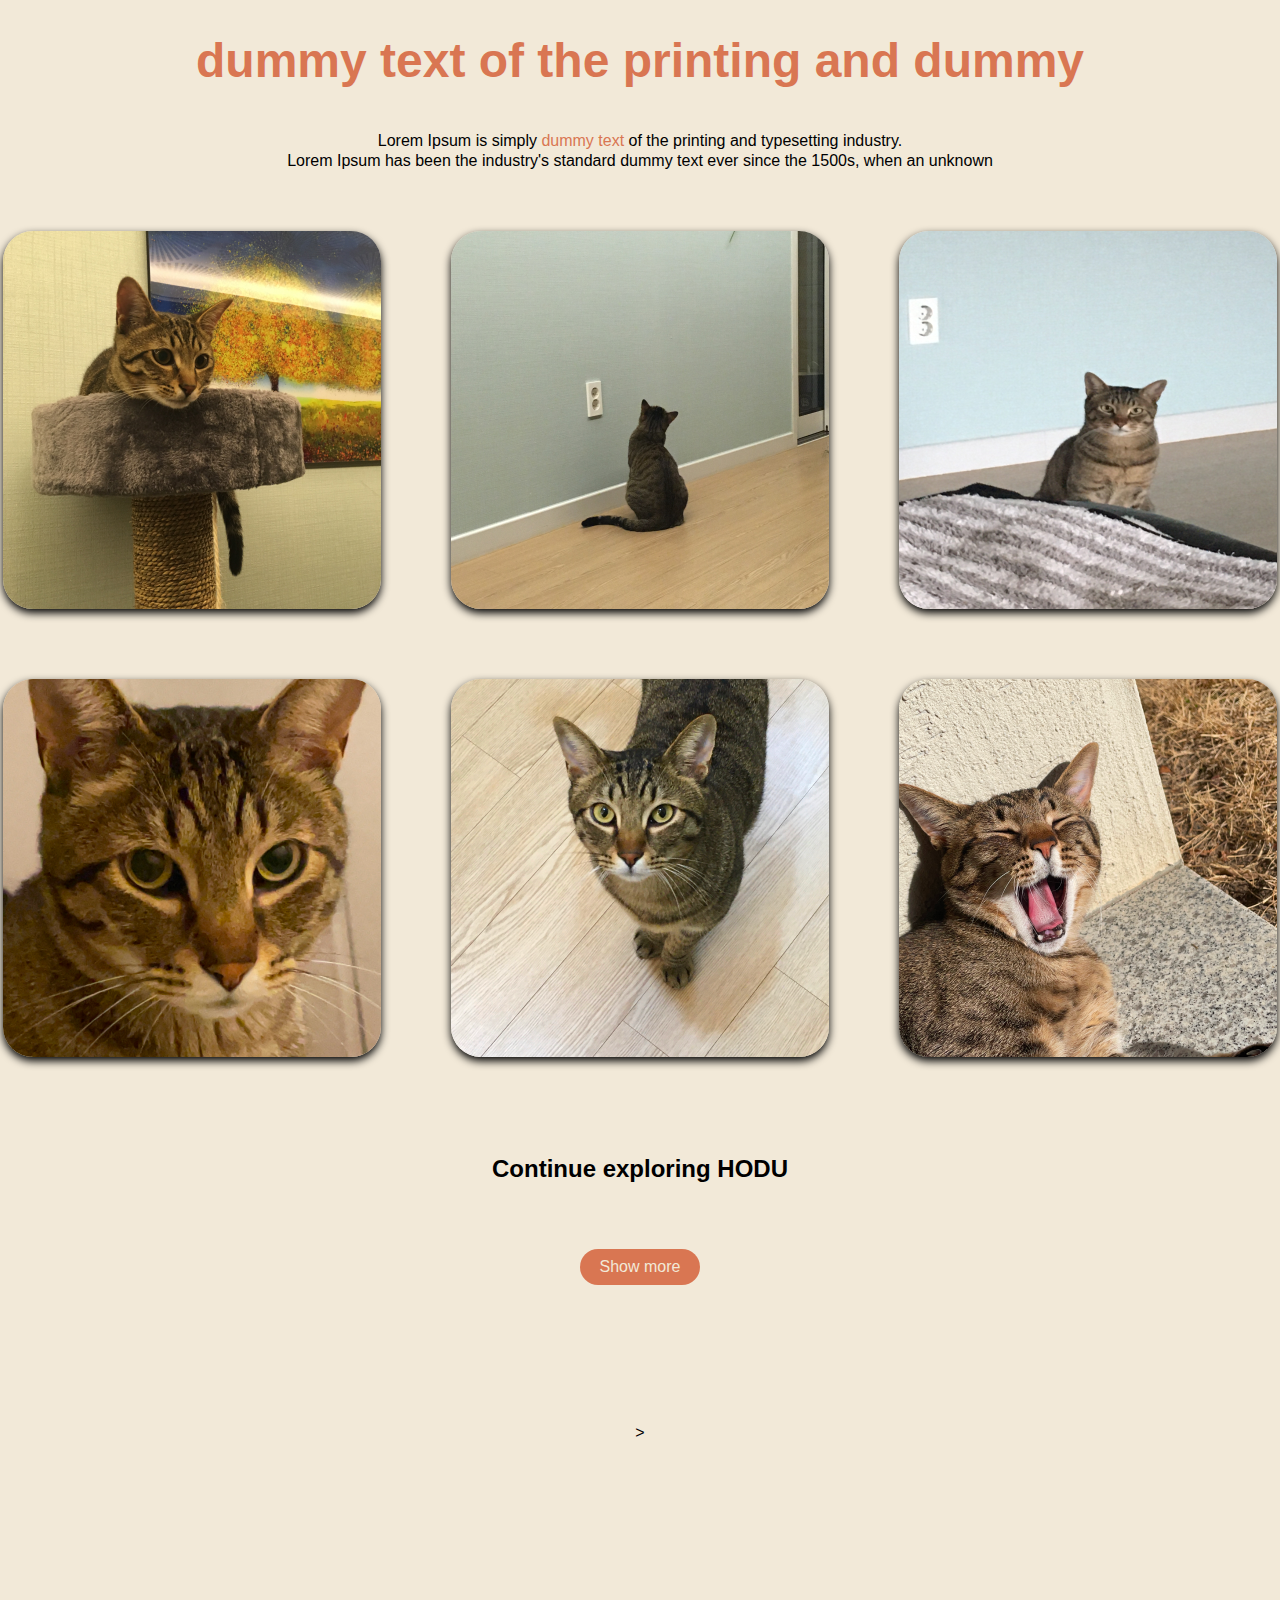
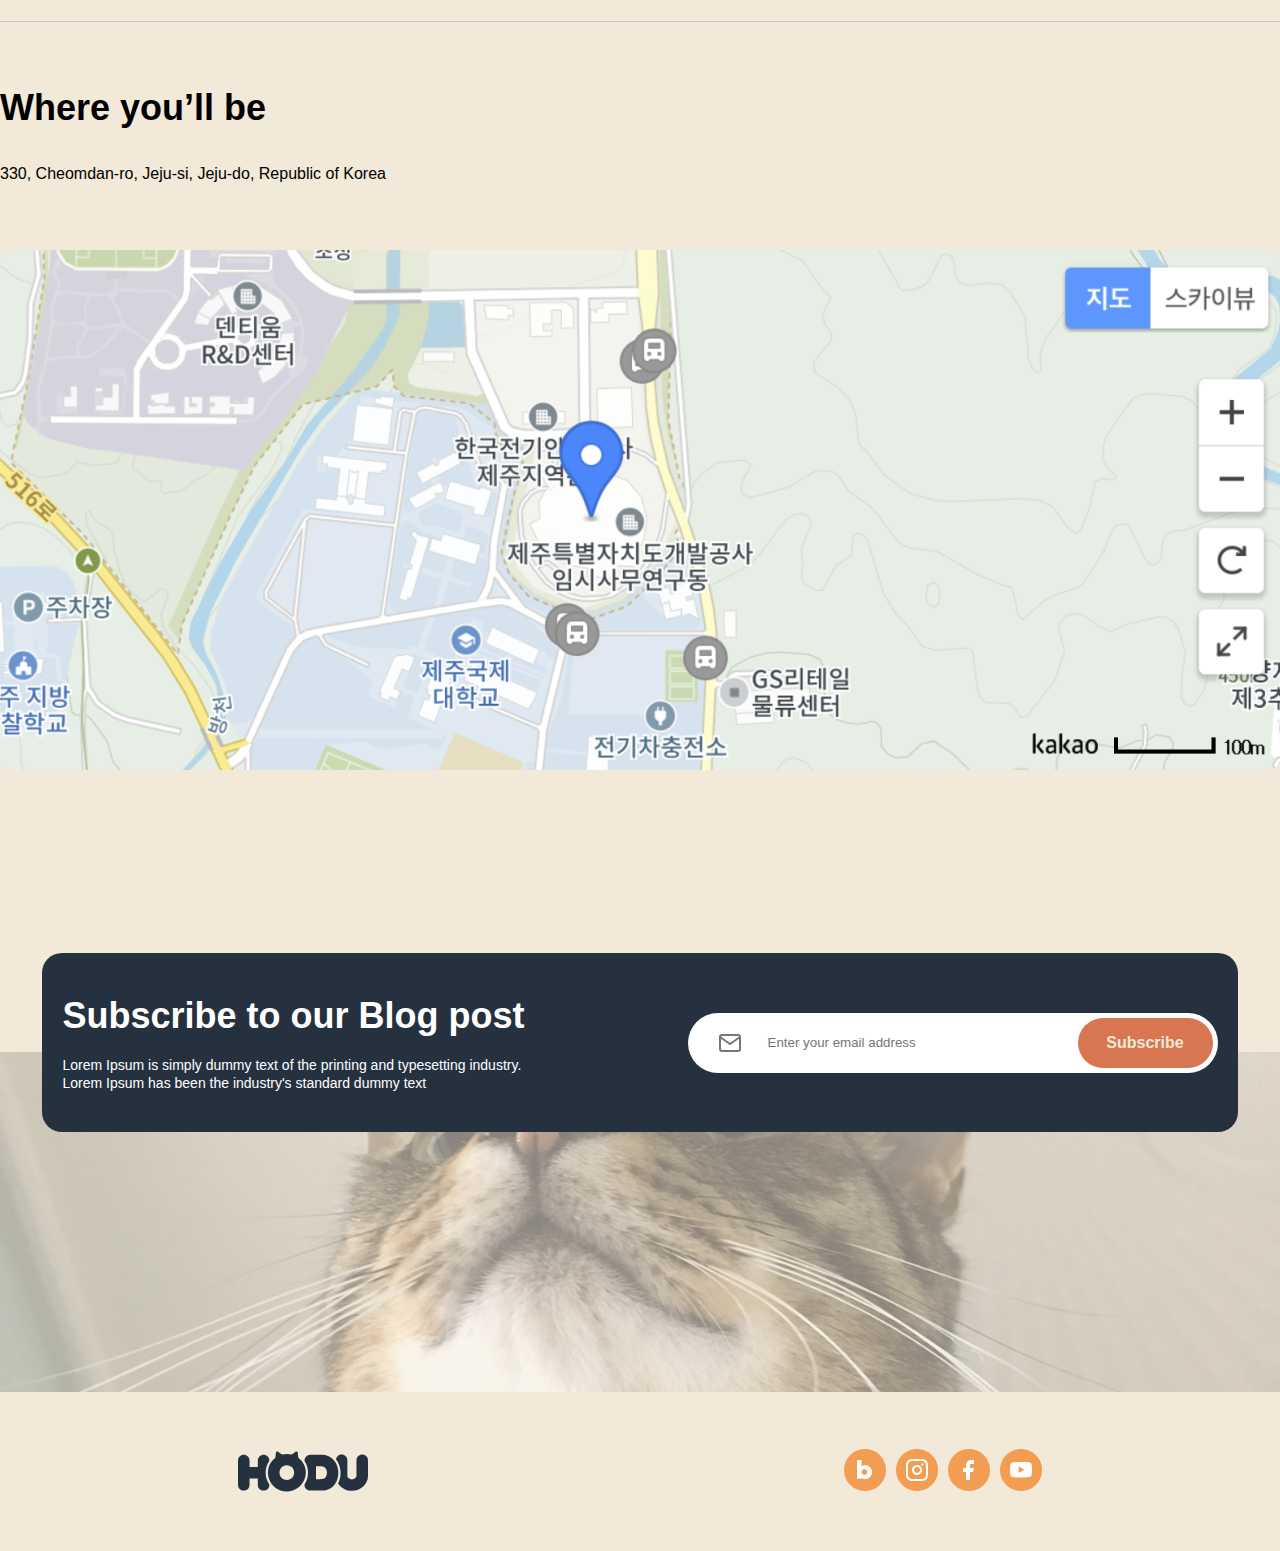
==== commit 58df7b5e: "ADD Comment" ====
--- a/index.html
+++ b/index.html
@@ -9,6 +9,7 @@
     <script src="./script.js"></script>
 </head>
 <body>
+    <!-- 헤더 부분 -->
         <header id="head-line">
             <div class="head-nav">
                 <h1>
@@ -24,7 +25,10 @@
                 </nav>
             </div>
         </header>
+    
+    <!-- 메인 부분 -->
     <main>
+        <!-- 메인 이미지 -->
         <section class="boxcat">
             <div class="boxcat-content">
                 <h2>Lorem Ipsum is simply<br>
@@ -42,6 +46,7 @@
             </div>
         </section>
     
+        <!-- 컨텐츠 부분 1 -->
         <section class="content">
             <img src="./images/img2.jpg" class="content-image" alt="Cat laying on bed">
             <div class="content-text">
@@ -52,6 +57,8 @@
             </div>
         </section>
         
+        <!-- 컨텐츠 부분 2 -->
+        <!-- grid 형태 사진 갤러리 -->
         <section class="gallery">
             <h2>dummy text of the printing and dummy</h2>
             <p>Lorem Ipsum is simply <span class="highlight">dummy text</span> of the printing and typesetting industry.<br>
@@ -71,7 +78,8 @@
             </div>
         </section>
     
-    
+    <!-- 컨텐츠 부분 3 -->>
+    <!-- map 부분, API를 연결하지 못했고 사진으로 첨부 -->
         <section class="map">
             <h2>Where you’ll be</h2>
             <p>330, Cheomdan-ro, Jeju-si, Jeju-do, Republic of Korea</p>
@@ -81,14 +89,15 @@
         </section>
         
         
-
+        <!-- 컨텐츠 부분 4 -->
+        <!-- 구독 기능 부분, 모달창 기능 구현은 아직 X -->
         <article class="subscribe-box">
             <div class="sub-text-box">
                 <h2>Subscribe to our Blog post</h2>
                 <p>Lorem Ipsum is simply dummy text of the printing and typesetting industry.<br>
                     Lorem Ipsum has been the industry's standard dummy text </p>
             </div>
-            <!-- 모달을 여는 버튼 -->
+            
 
             <form class="subscribe" id="modal">
                 <input placeholder="Enter your email address" type="email" class="subscribe-input" id="input-email">
@@ -96,6 +105,8 @@
             </form>
         </article>
     </main>
+
+    <!-- footer 부분 -->
     <footer>
         <div class="footer-bg-img">
             <img src="images/img1.jpg" alt="Footer Image">
@@ -110,6 +121,8 @@
             </div>
         </div>
     </footer>
+    
+    <!-- 최상단 바로 가기 버튼 -->
     <a href="#top" class="top"><img src="./images/keyboard_arrow_up.svg"></a>
 </body>
 </html>
--- a/style.css
+++ b/style.css
@@ -5,7 +5,7 @@
 body {
     padding: 0;
     margin: 0;
-    font-family: 'Roboto', sans-serif;
+    font-family: 'Pretendard', sans-serif;
     background-color:#F2E9D8;
     color: #000000;
 }
@@ -75,7 +75,7 @@
 }
 
 .boxcat-content {
-    max-width: 50%;
+    max-width: 695px;
 }
 
 .boxcat-content h2 {
@@ -140,6 +140,7 @@
     font-size: 48px;
     font-weight: 700;
     margin-bottom: 40px;
+    line-height: 60px;
 }
 
 .gallery h3 {
@@ -152,6 +153,7 @@
     color: #000;
     font-size: 16px;
     margin-bottom: 60px;
+    line-height: 20px;
 }
 
 .gallery .highlight {
